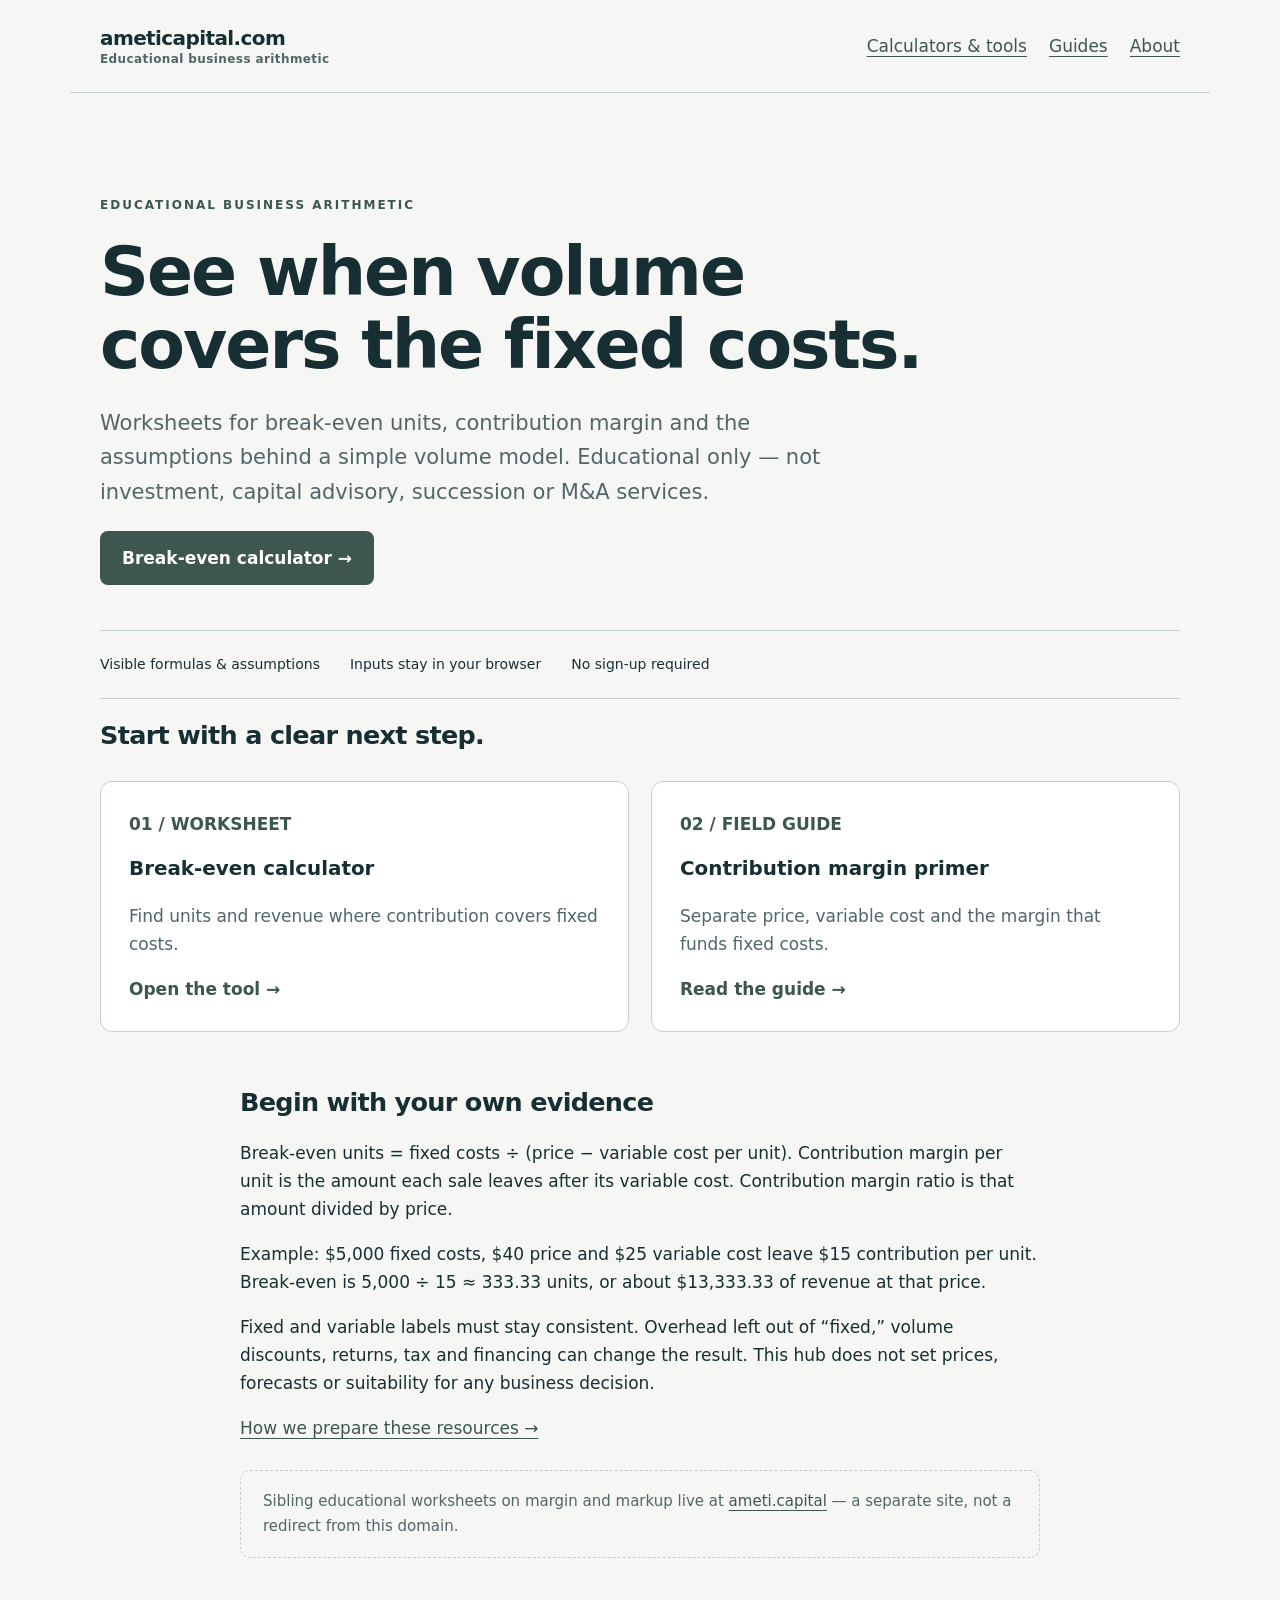
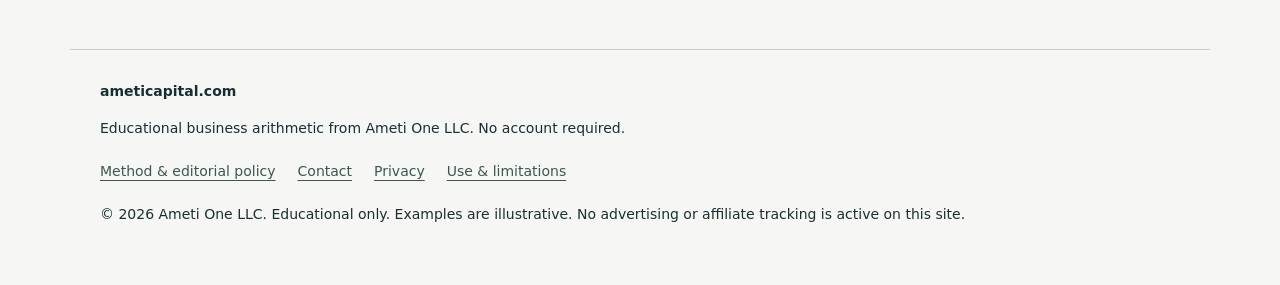
==== index.html @ 363e7510 "feat: static educational hub for ameticapital.com Distinct CF Pages site — not a mirror of ameti.cap" ====
<!doctype html>
<html lang="en">
<head>
<meta charset="utf-8">
<meta name="viewport" content="width=device-width,initial-scale=1">
<title>Educational business arithmetic | ameticapital.com</title>
<meta name="description" content="Educational worksheets for break-even, contribution margin and business arithmetic. Published by Ameti One LLC. Not investment, capital advisory, succession or M&A services.">
<meta name="robots" content="index,follow">
<link rel="canonical" href="https://ameticapital.com/">
<meta property="og:title" content="See when volume covers the fixed costs.">
<meta property="og:description" content="Educational worksheets for break-even, contribution margin and business arithmetic. Published by Ameti One LLC. Not investment or advisory services.">
<meta property="og:site_name" content="ameticapital.com">
<meta property="og:type" content="website">
<meta property="og:url" content="https://ameticapital.com/">
<meta name="twitter:card" content="summary">
<meta name="twitter:title" content="See when volume covers the fixed costs.">
<meta name="twitter:description" content="Educational worksheets for break-even, contribution margin and business arithmetic. Published by Ameti One LLC.">
<link rel="stylesheet" href="/style.css">
<script type="application/ld+json">{"@context":"https://schema.org","@type":"WebPage","name":"See when volume covers the fixed costs.","url":"https://ameticapital.com/","description":"Educational worksheets for break-even, contribution margin and business arithmetic. Published by Ameti One LLC. Not investment or advisory services.","publisher":{"@type":"Organization","name":"Ameti One LLC"}}</script>
</head>
<body>
<a class="skip" href="#main">Skip to content</a>
<header>
  <a class="brand" href="/">ameticapital.com<span class="brand-sub">Educational business arithmetic</span></a>
  <nav aria-label="Main">
    <a href="/tools/">Calculators &amp; tools</a>
    <a href="/guides/">Guides</a>
    <a href="/about/">About</a>
  </nav>
</header>
<main id="main">
  <section class="hero">
    <p class="eyebrow">Educational business arithmetic</p>
    <h1>See when volume covers the fixed costs.</h1>
    <p class="lead">Worksheets for break-even units, contribution margin and the assumptions behind a simple volume model. Educational only — not investment, capital advisory, succession or M&amp;A services.</p>
    <a class="button" href="/tools/break-even/">Break-even calculator →</a>
  </section>
  <div class="facts">
    <span>Visible formulas &amp; assumptions</span>
    <span>Inputs stay in your browser</span>
    <span>No sign-up required</span>
  </div>
  <section>
    <h2>Start with a clear next step.</h2>
    <div class="cards">
      <a class="card" href="/tools/break-even/">
        <span>01 / WORKSHEET</span>
        <h3>Break-even calculator</h3>
        <p>Find units and revenue where contribution covers fixed costs.</p>
        <span>Open the tool →</span>
      </a>
      <a class="card" href="/guides/contribution-margin/">
        <span>02 / FIELD GUIDE</span>
        <h3>Contribution margin primer</h3>
        <p>Separate price, variable cost and the margin that funds fixed costs.</p>
        <span>Read the guide →</span>
      </a>
    </div>
  </section>
  <section class="prose">
    <h2>Begin with your own evidence</h2>
    <p>Break-even units = fixed costs ÷ (price − variable cost per unit). Contribution margin per unit is the amount each sale leaves after its variable cost. Contribution margin ratio is that amount divided by price.</p>
    <p>Example: $5,000 fixed costs, $40 price and $25 variable cost leave $15 contribution per unit. Break-even is 5,000 ÷ 15 ≈ 333.33 units, or about $13,333.33 of revenue at that price.</p>
    <p>Fixed and variable labels must stay consistent. Overhead left out of “fixed,” volume discounts, returns, tax and financing can change the result. This hub does not set prices, forecasts or suitability for any business decision.</p>
    <p><a href="/about/">How we prepare these resources →</a></p>
    <aside class="sibling" aria-label="Related educational site">
      Sibling educational worksheets on margin and markup live at <a href="https://ameti.capital/">ameti.capital</a> — a separate site, not a redirect from this domain.
    </aside>
  </section>
</main>
<footer>
  <strong>ameticapital.com</strong>
  <p>Educational business arithmetic from Ameti One LLC. No account required.</p>
  <nav aria-label="Footer">
    <a href="/about/">Method &amp; editorial policy</a>
    <a href="/contact/">Contact</a>
    <a href="/privacy/">Privacy</a>
    <a href="/terms/">Use &amp; limitations</a>
  </nav>
  <p>© 2026 Ameti One LLC. Educational only. Examples are illustrative. No advertising or affiliate tracking is active on this site.</p>
</footer>
</body>
</html>
---- style.css ----
/* ameticapital.com — educational business arithmetic hub
   Brand accent distinct from ameti.capital --brand:#4a5c4d */
:root {
  --ink: #172f33;
  --paper: #f6f7f4;
  --muted: #526568;
  --brand: #3d5650;
  --line: #c5d0c9;
  --field: #acbcb5;
  --output: #e8efe9;
  --focus: #b07a2a;
}
* { box-sizing: border-box; }
html { overflow-wrap: anywhere; }
body {
  margin: 0;
  background: var(--paper);
  color: var(--ink);
  font: 17px/1.65 system-ui, sans-serif;
}
a { color: var(--brand); text-underline-offset: 4px; }
a:focus-visible,
button:focus-visible,
input:focus-visible,
textarea:focus-visible {
  outline: 3px solid var(--focus);
  outline-offset: 4px;
}
.skip { position: absolute; top: -80px; }
.skip:focus {
  top: 0;
  left: 0;
  background: white;
  padding: 10px 14px;
  z-index: 2;
  color: var(--ink);
}
header, footer, main {
  max-width: 1140px;
  margin: auto;
  padding: 26px 30px;
}
header {
  display: flex;
  align-items: center;
  justify-content: space-between;
  border-bottom: 1px solid var(--line);
  gap: 20px;
}
nav { display: flex; gap: 22px; flex-wrap: wrap; }
.brand {
  font-weight: 800;
  font-size: 20px;
  text-decoration: none;
  letter-spacing: -0.6px;
  color: var(--ink);
  display: flex;
  flex-direction: column;
  gap: 2px;
  line-height: 1.2;
}
.brand-sub {
  font-weight: 550;
  font-size: 12px;
  letter-spacing: 0.4px;
  color: var(--muted);
}
.hero { padding: 65px 0 45px; max-width: 890px; }
.eyebrow {
  font-size: 12px;
  font-weight: 750;
  letter-spacing: 2px;
  color: var(--brand);
  text-transform: uppercase;
}
h1 {
  font-size: clamp(36px, 6vw, 68px);
  line-height: 1.07;
  letter-spacing: -2px;
  margin: 20px 0 24px;
}
h2 { line-height: 1.2; letter-spacing: -0.7px; }
h3 { line-height: 1.25; }
.lead {
  font-size: 21px;
  max-width: 750px;
  color: var(--muted);
}
.button, button {
  display: inline-block;
  background: var(--brand);
  color: white;
  padding: 13px 22px;
  border: 0;
  border-radius: 8px;
  font: inherit;
  font-weight: 650;
  text-decoration: none;
  cursor: pointer;
}
.secondary {
  background: transparent;
  color: var(--brand);
  border: 1px solid currentColor;
}
button:disabled { opacity: 0.55; cursor: not-allowed; }
.cards {
  display: grid;
  grid-template-columns: repeat(2, 1fr);
  gap: 22px;
  margin: 30px 0 55px;
}
.card {
  padding: 28px;
  border: 1px solid var(--line);
  border-radius: 12px;
  background: white;
  text-decoration: none;
  color: var(--ink);
}
.card span { color: var(--brand); font-weight: 700; }
.card p { color: var(--muted); }
.prose { max-width: 800px; margin: 40px auto 65px; }
.prose h1 { font-size: clamp(34px, 5vw, 52px); }
.prose h2 { margin-top: 38px; }
.prose p, .prose li { max-width: 75ch; }
.tool {
  background: white;
  border: 1px solid var(--line);
  border-radius: 14px;
  padding: 28px;
  margin: 30px 0;
}
.fields {
  display: grid;
  grid-template-columns: 1fr 1fr;
  gap: 20px;
  margin: 0 0 24px;
}
.fields-3 { grid-template-columns: 1fr 1fr 1fr; }
label { font-size: 14px; font-weight: 650; }
input, textarea {
  display: block;
  width: 100%;
  font: inherit;
  font-size: 16px;
  padding: 12px;
  border: 1px solid var(--field);
  border-radius: 6px;
  margin-top: 6px;
  color: var(--ink);
  background: #fdfefb;
}
textarea { min-height: 200px; }
output {
  display: block;
  padding: 20px;
  background: var(--output);
  border-radius: 8px;
  white-space: pre-wrap;
  margin-top: 22px;
  font-weight: 650;
}
.note { font-size: 14px; color: var(--muted); }
.breadcrumbs { font-size: 14px; }
.sources {
  font-size: 14px;
  border-top: 1px solid var(--line);
  margin-top: 35px;
  padding-top: 20px;
}
footer {
  border-top: 1px solid var(--line);
  padding-top: 30px;
  padding-bottom: 45px;
  font-size: 14px;
}
footer nav { margin: 20px 0; }
.facts {
  display: flex;
  gap: 30px;
  flex-wrap: wrap;
  padding: 22px 0;
  border-block: 1px solid var(--line);
  font-size: 14px;
}
.actions {
  display: flex;
  flex-wrap: wrap;
  gap: 12px;
  margin-top: 18px;
}
.formula-box {
  background: white;
  border: 1px solid var(--line);
  border-radius: 10px;
  padding: 18px 22px;
  margin: 22px 0;
  font-family: ui-monospace, SFMono-Regular, Menlo, Consolas, monospace;
  font-size: 15px;
  line-height: 1.7;
}
.sibling {
  margin-top: 28px;
  padding: 18px 22px;
  border: 1px dashed var(--line);
  border-radius: 10px;
  font-size: 15px;
  color: var(--muted);
}
.disclaimer-callout {
  border-left: 3px solid var(--brand);
  padding: 8px 0 8px 18px;
  margin: 24px 0;
  color: var(--muted);
}
.print-note { display: none; }
[hidden] { display: none !important; }
details {
  padding: 16px 0;
  border-bottom: 1px solid var(--line);
}
summary { font-weight: 700; cursor: pointer; }
details p { margin-bottom: 0; }
@media print {
  header, footer, .skip, .actions, form > button, details { display: none !important; }
  main, .prose { max-width: none; margin: 0; padding: 0; }
  .tool { break-inside: avoid; }
  body, output { background: white !important; color: black !important; }
  h1 { font-size: 28px !important; }
  .print-note { display: block; }
  input, textarea { border: 1px solid #888; }
}
@media (max-width: 650px) {
  header { align-items: flex-start; flex-direction: column; }
  header, footer, main { padding: 22px; }
  .hero { padding: 38px 0; }
  .cards, .fields, .fields-3 { grid-template-columns: 1fr; }
  .tool { padding: 20px; }
  nav { gap: 16px; }
  h1 { letter-spacing: -1px; }
}
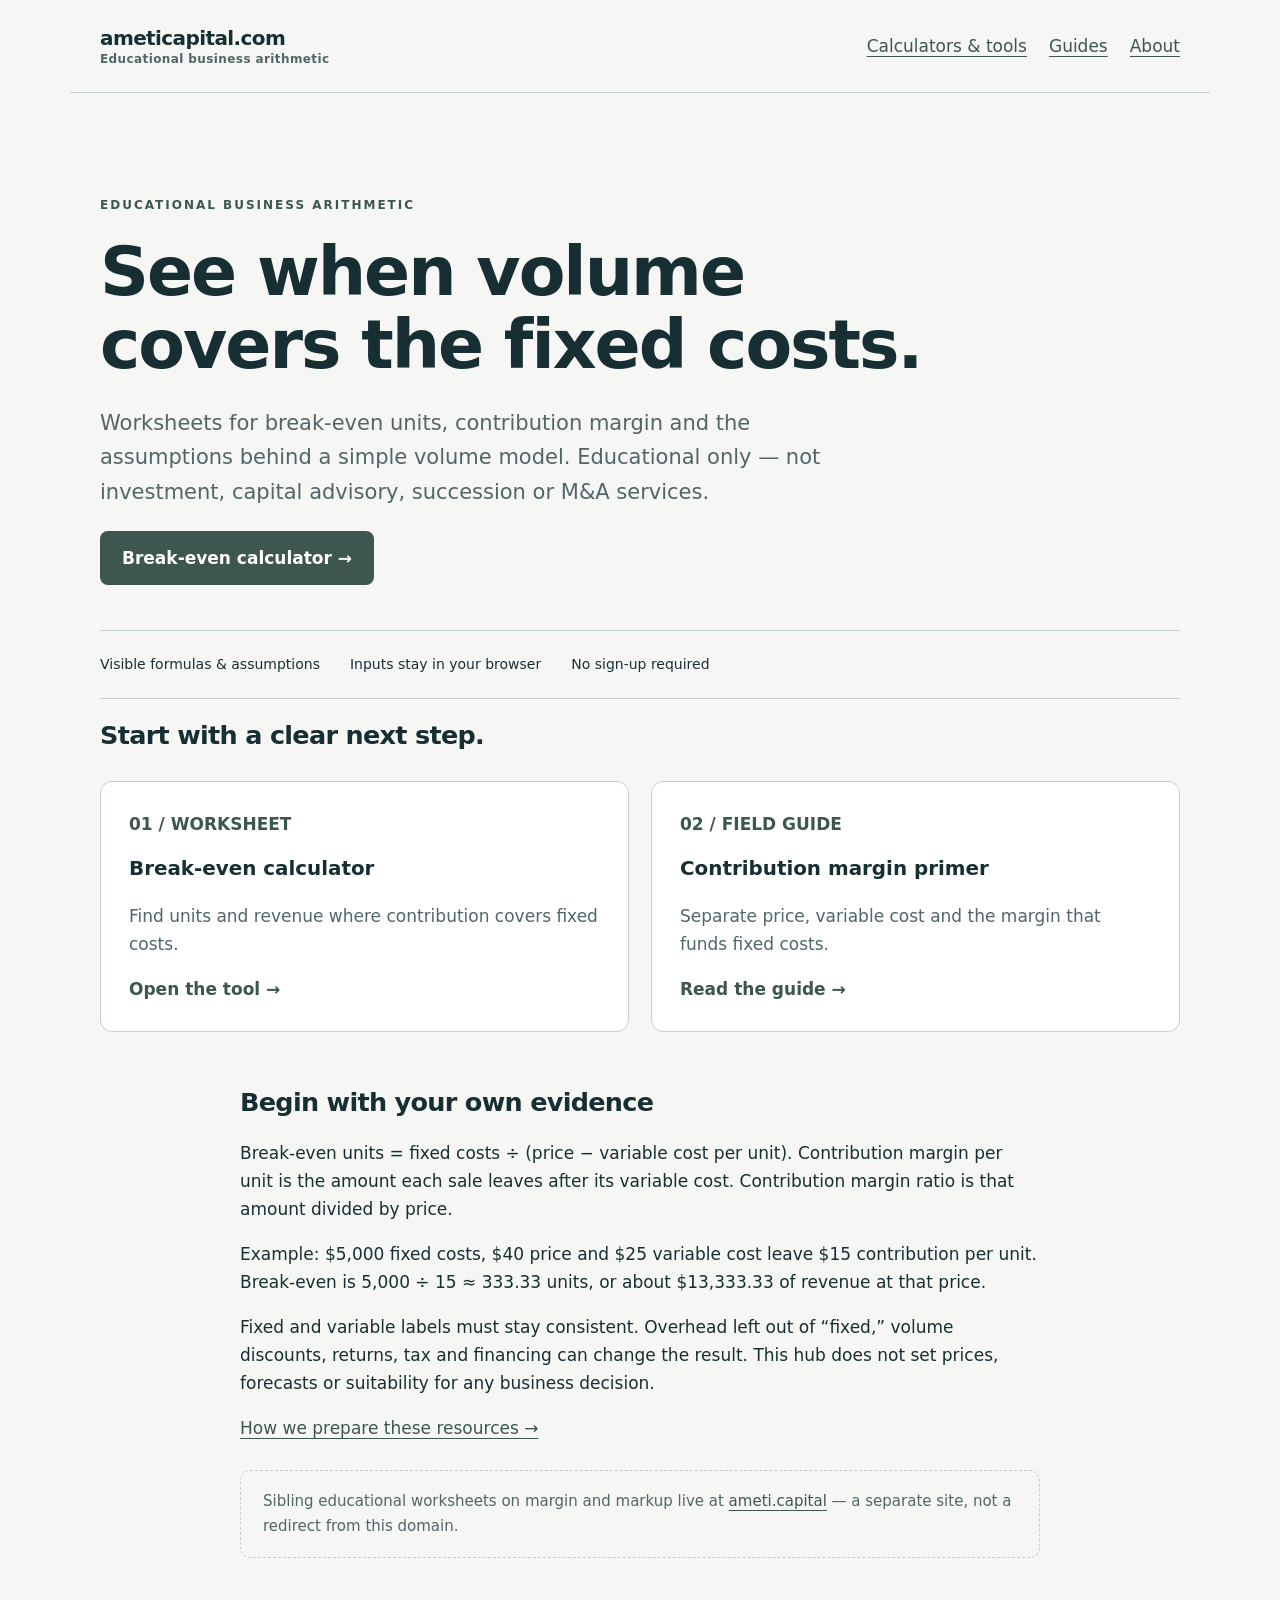
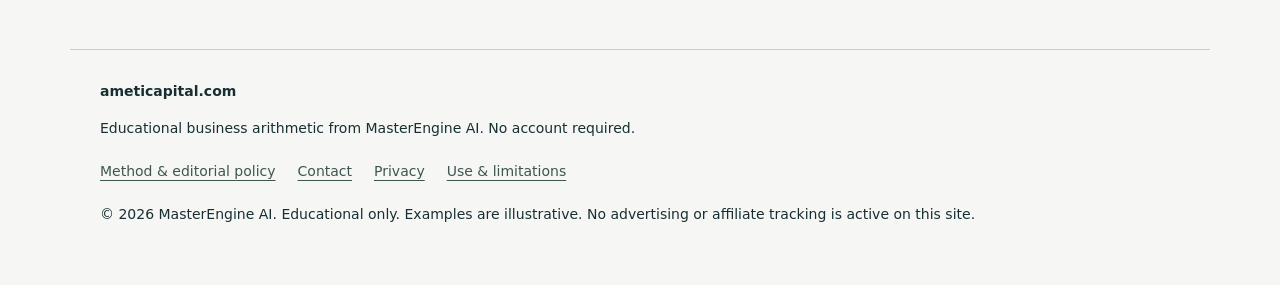
==== commit baa52351: "brand: use approved MasterEngine AI attribution, no Ameti One" ====
--- a/index.html
+++ b/index.html
@@ -4,19 +4,19 @@
 <meta charset="utf-8">
 <meta name="viewport" content="width=device-width,initial-scale=1">
 <title>Educational business arithmetic | ameticapital.com</title>
-<meta name="description" content="Educational worksheets for break-even, contribution margin and business arithmetic. Published by Ameti One LLC. Not investment, capital advisory, succession or M&A services.">
+<meta name="description" content="Educational worksheets for break-even, contribution margin and business arithmetic. Powered by MasterEngine AI. Not investment, capital advisory, succession or M&A services.">
 <meta name="robots" content="index,follow">
 <link rel="canonical" href="https://ameticapital.com/">
 <meta property="og:title" content="See when volume covers the fixed costs.">
-<meta property="og:description" content="Educational worksheets for break-even, contribution margin and business arithmetic. Published by Ameti One LLC. Not investment or advisory services.">
+<meta property="og:description" content="Educational worksheets for break-even, contribution margin and business arithmetic. Powered by MasterEngine AI. Not investment or advisory services.">
 <meta property="og:site_name" content="ameticapital.com">
 <meta property="og:type" content="website">
 <meta property="og:url" content="https://ameticapital.com/">
 <meta name="twitter:card" content="summary">
 <meta name="twitter:title" content="See when volume covers the fixed costs.">
-<meta name="twitter:description" content="Educational worksheets for break-even, contribution margin and business arithmetic. Published by Ameti One LLC.">
+<meta name="twitter:description" content="Educational worksheets for break-even, contribution margin and business arithmetic. Powered by MasterEngine AI.">
 <link rel="stylesheet" href="/style.css">
-<script type="application/ld+json">{"@context":"https://schema.org","@type":"WebPage","name":"See when volume covers the fixed costs.","url":"https://ameticapital.com/","description":"Educational worksheets for break-even, contribution margin and business arithmetic. Published by Ameti One LLC. Not investment or advisory services.","publisher":{"@type":"Organization","name":"Ameti One LLC"}}</script>
+<script type="application/ld+json">{"@context":"https://schema.org","@type":"WebPage","name":"See when volume covers the fixed costs.","url":"https://ameticapital.com/","description":"Educational worksheets for break-even, contribution margin and business arithmetic. Powered by MasterEngine AI. Not investment or advisory services.","publisher":{"@type":"Organization","name":"MasterEngine AI"}}</script>
 </head>
 <body>
 <a class="skip" href="#main">Skip to content</a>
@@ -70,14 +70,14 @@
 </main>
 <footer>
   <strong>ameticapital.com</strong>
-  <p>Educational business arithmetic from Ameti One LLC. No account required.</p>
+  <p>Educational business arithmetic from MasterEngine AI. No account required.</p>
   <nav aria-label="Footer">
     <a href="/about/">Method &amp; editorial policy</a>
     <a href="/contact/">Contact</a>
     <a href="/privacy/">Privacy</a>
     <a href="/terms/">Use &amp; limitations</a>
   </nav>
-  <p>© 2026 Ameti One LLC. Educational only. Examples are illustrative. No advertising or affiliate tracking is active on this site.</p>
+  <p>© 2026 MasterEngine AI. Educational only. Examples are illustrative. No advertising or affiliate tracking is active on this site.</p>
 </footer>
 </body>
 </html>
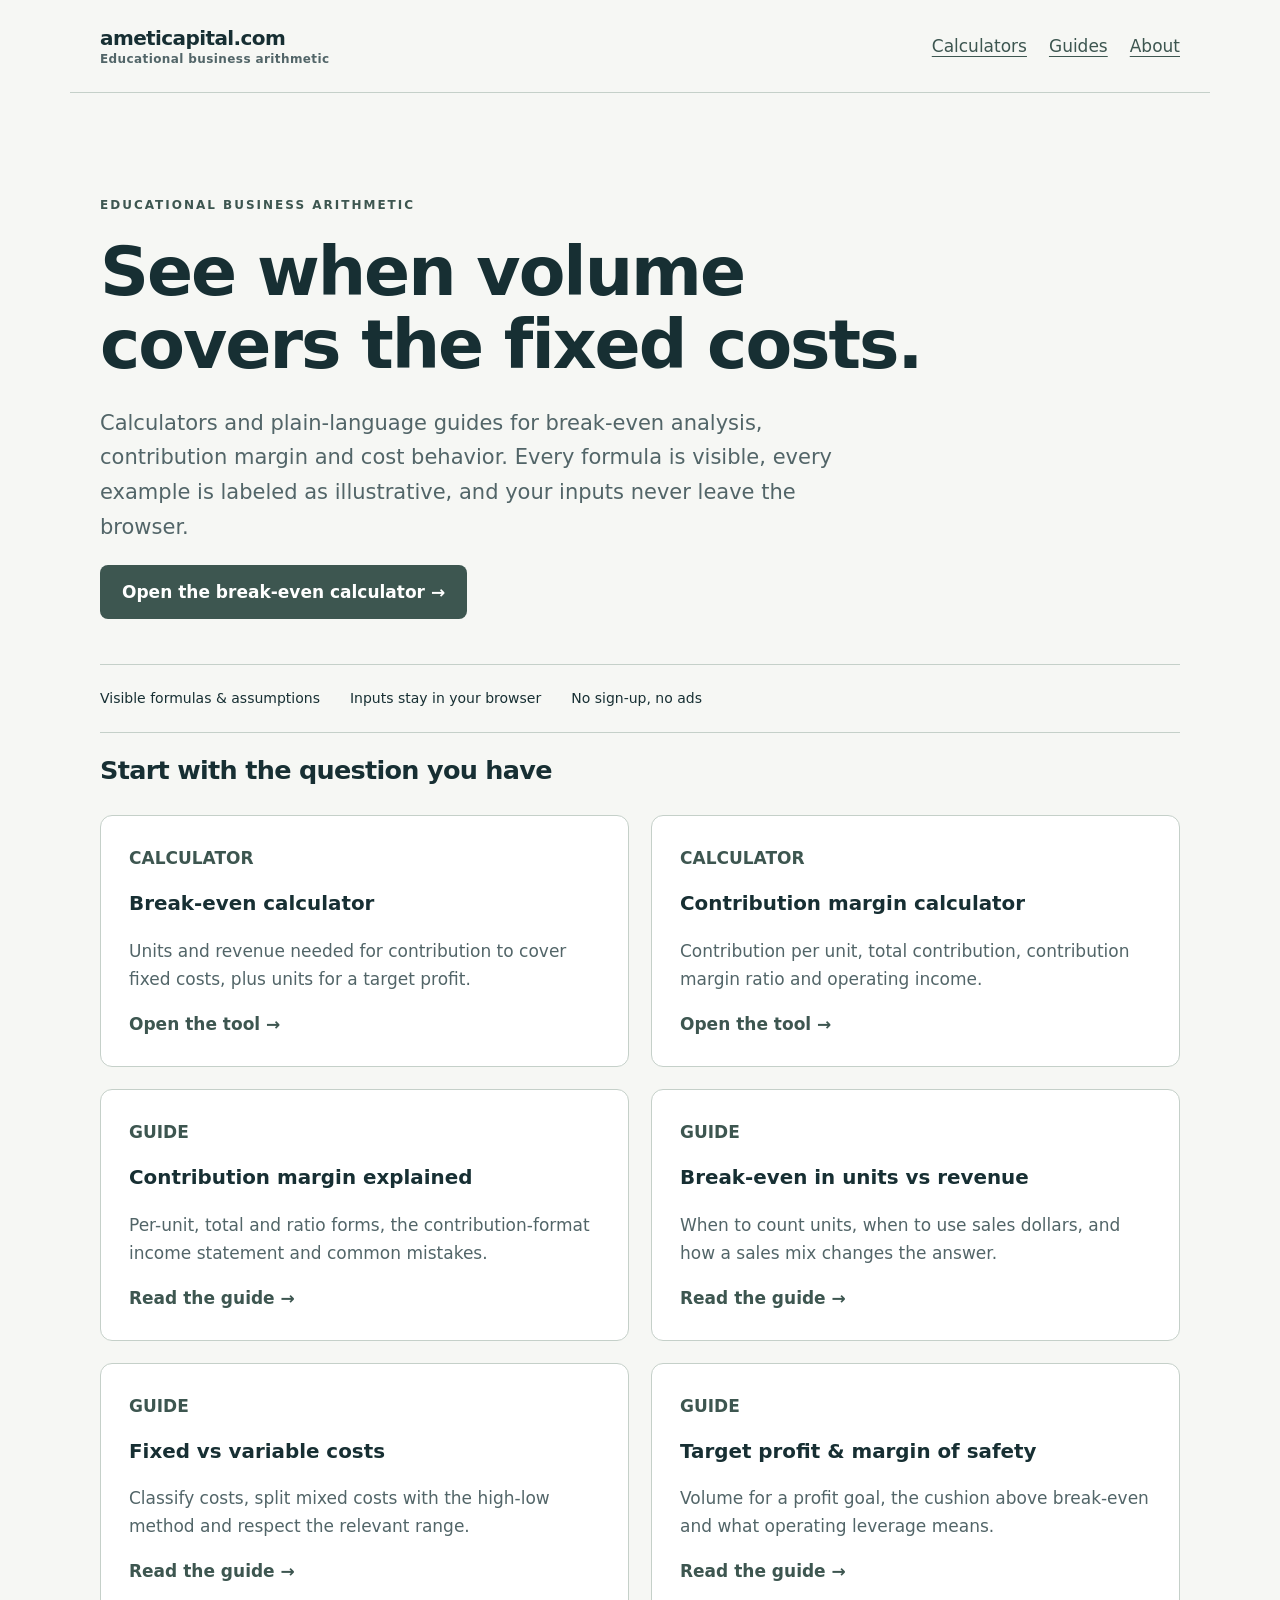
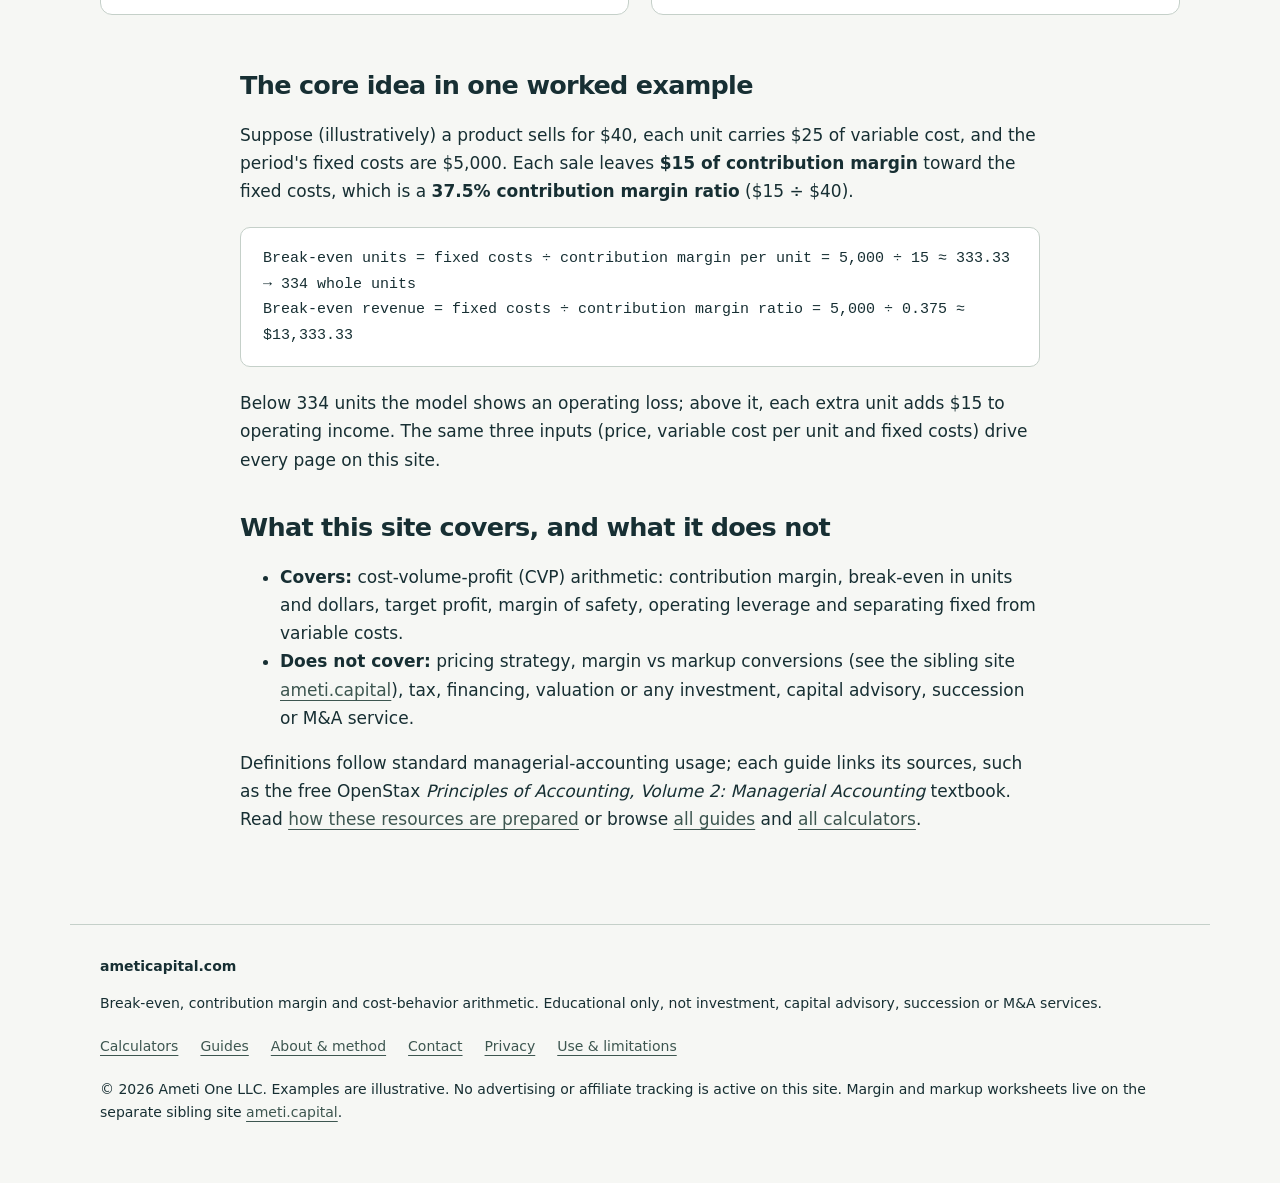
==== commit e88447a5: "content: Search Console-ready ameticapital.com (13 pages, 4 new) - Rewrite hub, calculators, guides," ====
--- a/index.html
+++ b/index.html
@@ -3,81 +3,80 @@
 <head>
 <meta charset="utf-8">
 <meta name="viewport" content="width=device-width,initial-scale=1">
-<title>Educational business arithmetic | ameticapital.com</title>
-<meta name="description" content="Educational worksheets for break-even, contribution margin and business arithmetic. Powered by MasterEngine AI. Not investment, capital advisory, succession or M&A services.">
+<title>Break-Even &amp; Contribution Margin Worksheets | ameticapital</title>
+<meta name="description" content="Free educational worksheets for break-even units, break-even revenue, contribution margin and fixed vs variable costs, with visible formulas and worked numbers.">
 <meta name="robots" content="index,follow">
 <link rel="canonical" href="https://ameticapital.com/">
 <meta property="og:title" content="See when volume covers the fixed costs.">
-<meta property="og:description" content="Educational worksheets for break-even, contribution margin and business arithmetic. Powered by MasterEngine AI. Not investment or advisory services.">
+<meta property="og:description" content="Free educational worksheets for break-even units, break-even revenue, contribution margin and fixed vs variable costs, with visible formulas and worked numbers.">
 <meta property="og:site_name" content="ameticapital.com">
 <meta property="og:type" content="website">
 <meta property="og:url" content="https://ameticapital.com/">
 <meta name="twitter:card" content="summary">
-<meta name="twitter:title" content="See when volume covers the fixed costs.">
-<meta name="twitter:description" content="Educational worksheets for break-even, contribution margin and business arithmetic. Powered by MasterEngine AI.">
 <link rel="stylesheet" href="/style.css">
-<script type="application/ld+json">{"@context":"https://schema.org","@type":"WebPage","name":"See when volume covers the fixed costs.","url":"https://ameticapital.com/","description":"Educational worksheets for break-even, contribution margin and business arithmetic. Powered by MasterEngine AI. Not investment or advisory services.","publisher":{"@type":"Organization","name":"MasterEngine AI"}}</script>
+<script type="application/ld+json">{"@context":"https://schema.org","@graph":[{"@type":"WebSite","@id":"https://ameticapital.com/#website","name":"ameticapital.com","url":"https://ameticapital.com/","inLanguage":"en","publisher":{"@id":"https://ameticapital.com/#org"}},{"@type":"Organization","@id":"https://ameticapital.com/#org","name":"Ameti One LLC","url":"https://ameticapital.com/"},{"@type":"WebPage","@id":"https://ameticapital.com/#webpage","url":"https://ameticapital.com/","name":"Break-Even & Contribution Margin Worksheets | ameticapital","description":"Free educational worksheets for break-even units, break-even revenue, contribution margin and fixed vs variable costs, with visible formulas and worked numbers.","isPartOf":{"@id":"https://ameticapital.com/#website"},"dateModified":"2026-10-04"}]}</script>
 </head>
 <body>
 <a class="skip" href="#main">Skip to content</a>
 <header>
   <a class="brand" href="/">ameticapital.com<span class="brand-sub">Educational business arithmetic</span></a>
   <nav aria-label="Main">
-    <a href="/tools/">Calculators &amp; tools</a>
+    <a href="/tools/">Calculators</a>
     <a href="/guides/">Guides</a>
     <a href="/about/">About</a>
   </nav>
 </header>
 <main id="main">
-  <section class="hero">
-    <p class="eyebrow">Educational business arithmetic</p>
-    <h1>See when volume covers the fixed costs.</h1>
-    <p class="lead">Worksheets for break-even units, contribution margin and the assumptions behind a simple volume model. Educational only — not investment, capital advisory, succession or M&amp;A services.</p>
-    <a class="button" href="/tools/break-even/">Break-even calculator →</a>
-  </section>
-  <div class="facts">
-    <span>Visible formulas &amp; assumptions</span>
-    <span>Inputs stay in your browser</span>
-    <span>No sign-up required</span>
+<section class="hero">
+  <p class="eyebrow">Educational business arithmetic</p>
+  <h1>See when volume covers the fixed costs.</h1>
+  <p class="lead">Calculators and plain-language guides for break-even analysis, contribution margin and cost behavior. Every formula is visible, every example is labeled as illustrative, and your inputs never leave the browser.</p>
+  <a class="button" href="/tools/break-even/">Open the break-even calculator →</a>
+</section>
+<div class="facts">
+  <span>Visible formulas &amp; assumptions</span>
+  <span>Inputs stay in your browser</span>
+  <span>No sign-up, no ads</span>
+</div>
+<section>
+  <h2>Start with the question you have</h2>
+  <div class="cards">
+    <a class="card" href="/tools/break-even/"><span>CALCULATOR</span><h3>Break-even calculator</h3><p>Units and revenue needed for contribution to cover fixed costs, plus units for a target profit.</p><span>Open the tool →</span></a>
+    <a class="card" href="/tools/contribution-margin/"><span>CALCULATOR</span><h3>Contribution margin calculator</h3><p>Contribution per unit, total contribution, contribution margin ratio and operating income.</p><span>Open the tool →</span></a>
+    <a class="card" href="/guides/contribution-margin/"><span>GUIDE</span><h3>Contribution margin explained</h3><p>Per-unit, total and ratio forms, the contribution-format income statement and common mistakes.</p><span>Read the guide →</span></a>
+    <a class="card" href="/guides/break-even-units-vs-revenue/"><span>GUIDE</span><h3>Break-even in units vs revenue</h3><p>When to count units, when to use sales dollars, and how a sales mix changes the answer.</p><span>Read the guide →</span></a>
+    <a class="card" href="/guides/fixed-vs-variable-costs/"><span>GUIDE</span><h3>Fixed vs variable costs</h3><p>Classify costs, split mixed costs with the high-low method and respect the relevant range.</p><span>Read the guide →</span></a>
+    <a class="card" href="/guides/target-profit-margin-of-safety/"><span>GUIDE</span><h3>Target profit &amp; margin of safety</h3><p>Volume for a profit goal, the cushion above break-even and what operating leverage means.</p><span>Read the guide →</span></a>
   </div>
-  <section>
-    <h2>Start with a clear next step.</h2>
-    <div class="cards">
-      <a class="card" href="/tools/break-even/">
-        <span>01 / WORKSHEET</span>
-        <h3>Break-even calculator</h3>
-        <p>Find units and revenue where contribution covers fixed costs.</p>
-        <span>Open the tool →</span>
-      </a>
-      <a class="card" href="/guides/contribution-margin/">
-        <span>02 / FIELD GUIDE</span>
-        <h3>Contribution margin primer</h3>
-        <p>Separate price, variable cost and the margin that funds fixed costs.</p>
-        <span>Read the guide →</span>
-      </a>
-    </div>
-  </section>
-  <section class="prose">
-    <h2>Begin with your own evidence</h2>
-    <p>Break-even units = fixed costs ÷ (price − variable cost per unit). Contribution margin per unit is the amount each sale leaves after its variable cost. Contribution margin ratio is that amount divided by price.</p>
-    <p>Example: $5,000 fixed costs, $40 price and $25 variable cost leave $15 contribution per unit. Break-even is 5,000 ÷ 15 ≈ 333.33 units, or about $13,333.33 of revenue at that price.</p>
-    <p>Fixed and variable labels must stay consistent. Overhead left out of “fixed,” volume discounts, returns, tax and financing can change the result. This hub does not set prices, forecasts or suitability for any business decision.</p>
-    <p><a href="/about/">How we prepare these resources →</a></p>
-    <aside class="sibling" aria-label="Related educational site">
-      Sibling educational worksheets on margin and markup live at <a href="https://ameti.capital/">ameti.capital</a> — a separate site, not a redirect from this domain.
-    </aside>
-  </section>
+</section>
+<section class="prose">
+  <h2>The core idea in one worked example</h2>
+  <p>Suppose (illustratively) a product sells for $40, each unit carries $25 of variable cost, and the period's fixed costs are $5,000. Each sale leaves <strong>$15 of contribution margin</strong> toward the fixed costs, which is a <strong>37.5% contribution margin ratio</strong> ($15 ÷ $40).</p>
+  <div class="formula-box" role="region" aria-label="Core break-even formulas">
+    Break-even units = fixed costs ÷ contribution margin per unit = 5,000 ÷ 15 ≈ 333.33 → 334 whole units<br>
+    Break-even revenue = fixed costs ÷ contribution margin ratio = 5,000 ÷ 0.375 ≈ $13,333.33
+  </div>
+  <p>Below 334 units the model shows an operating loss; above it, each extra unit adds $15 to operating income. The same three inputs (price, variable cost per unit and fixed costs) drive every page on this site.</p>
+  <h2>What this site covers, and what it does not</h2>
+  <ul>
+    <li><strong>Covers:</strong> cost-volume-profit (CVP) arithmetic: contribution margin, break-even in units and dollars, target profit, margin of safety, operating leverage and separating fixed from variable costs.</li>
+    <li><strong>Does not cover:</strong> pricing strategy, margin vs markup conversions (see the sibling site <a href="https://ameti.capital/">ameti.capital</a>), tax, financing, valuation or any investment, capital advisory, succession or M&amp;A service.</li>
+  </ul>
+  <p>Definitions follow standard managerial-accounting usage; each guide links its sources, such as the free OpenStax <em>Principles of Accounting, Volume 2: Managerial Accounting</em> textbook. Read <a href="/about/">how these resources are prepared</a> or browse <a href="/guides/">all guides</a> and <a href="/tools/">all calculators</a>.</p>
+</section>
 </main>
 <footer>
   <strong>ameticapital.com</strong>
-  <p>Educational business arithmetic from MasterEngine AI. No account required.</p>
+  <p>Break-even, contribution margin and cost-behavior arithmetic. Educational only, not investment, capital advisory, succession or M&amp;A services.</p>
   <nav aria-label="Footer">
-    <a href="/about/">Method &amp; editorial policy</a>
+    <a href="/tools/">Calculators</a>
+    <a href="/guides/">Guides</a>
+    <a href="/about/">About &amp; method</a>
     <a href="/contact/">Contact</a>
     <a href="/privacy/">Privacy</a>
     <a href="/terms/">Use &amp; limitations</a>
   </nav>
-  <p>© 2026 MasterEngine AI. Educational only. Examples are illustrative. No advertising or affiliate tracking is active on this site.</p>
+  <p>© 2026 Ameti One LLC. Examples are illustrative. No advertising or affiliate tracking is active on this site. Margin and markup worksheets live on the separate sibling site <a href="https://ameti.capital/">ameti.capital</a>.</p>
 </footer>
 </body>
 </html>
--- a/style.css
+++ b/style.css
@@ -240,3 +240,14 @@
   nav { gap: 16px; }
   h1 { letter-spacing: -1px; }
 }
+
+/* 2026-10-04: tables, sources, code */
+table { width: 100%; border-collapse: collapse; margin: 18px 0 26px; font-size: 0.95rem; }
+caption { text-align: left; font-weight: 600; margin-bottom: 6px; }
+th, td { border: 1px solid rgba(0,0,0,0.15); padding: 8px 10px; text-align: left; vertical-align: top; }
+thead th { background: rgba(0,0,0,0.05); }
+.prose table { display: block; overflow-x: auto; }
+@media (min-width: 651px) { .prose table { display: table; } }
+code { font-family: ui-monospace, SFMono-Regular, Menlo, monospace; font-size: 0.9em; background: rgba(0,0,0,0.05); padding: 1px 4px; border-radius: 3px; }
+.sources ul { padding-left: 1.2em; }
+.prose h3 { margin-top: 1.4em; }
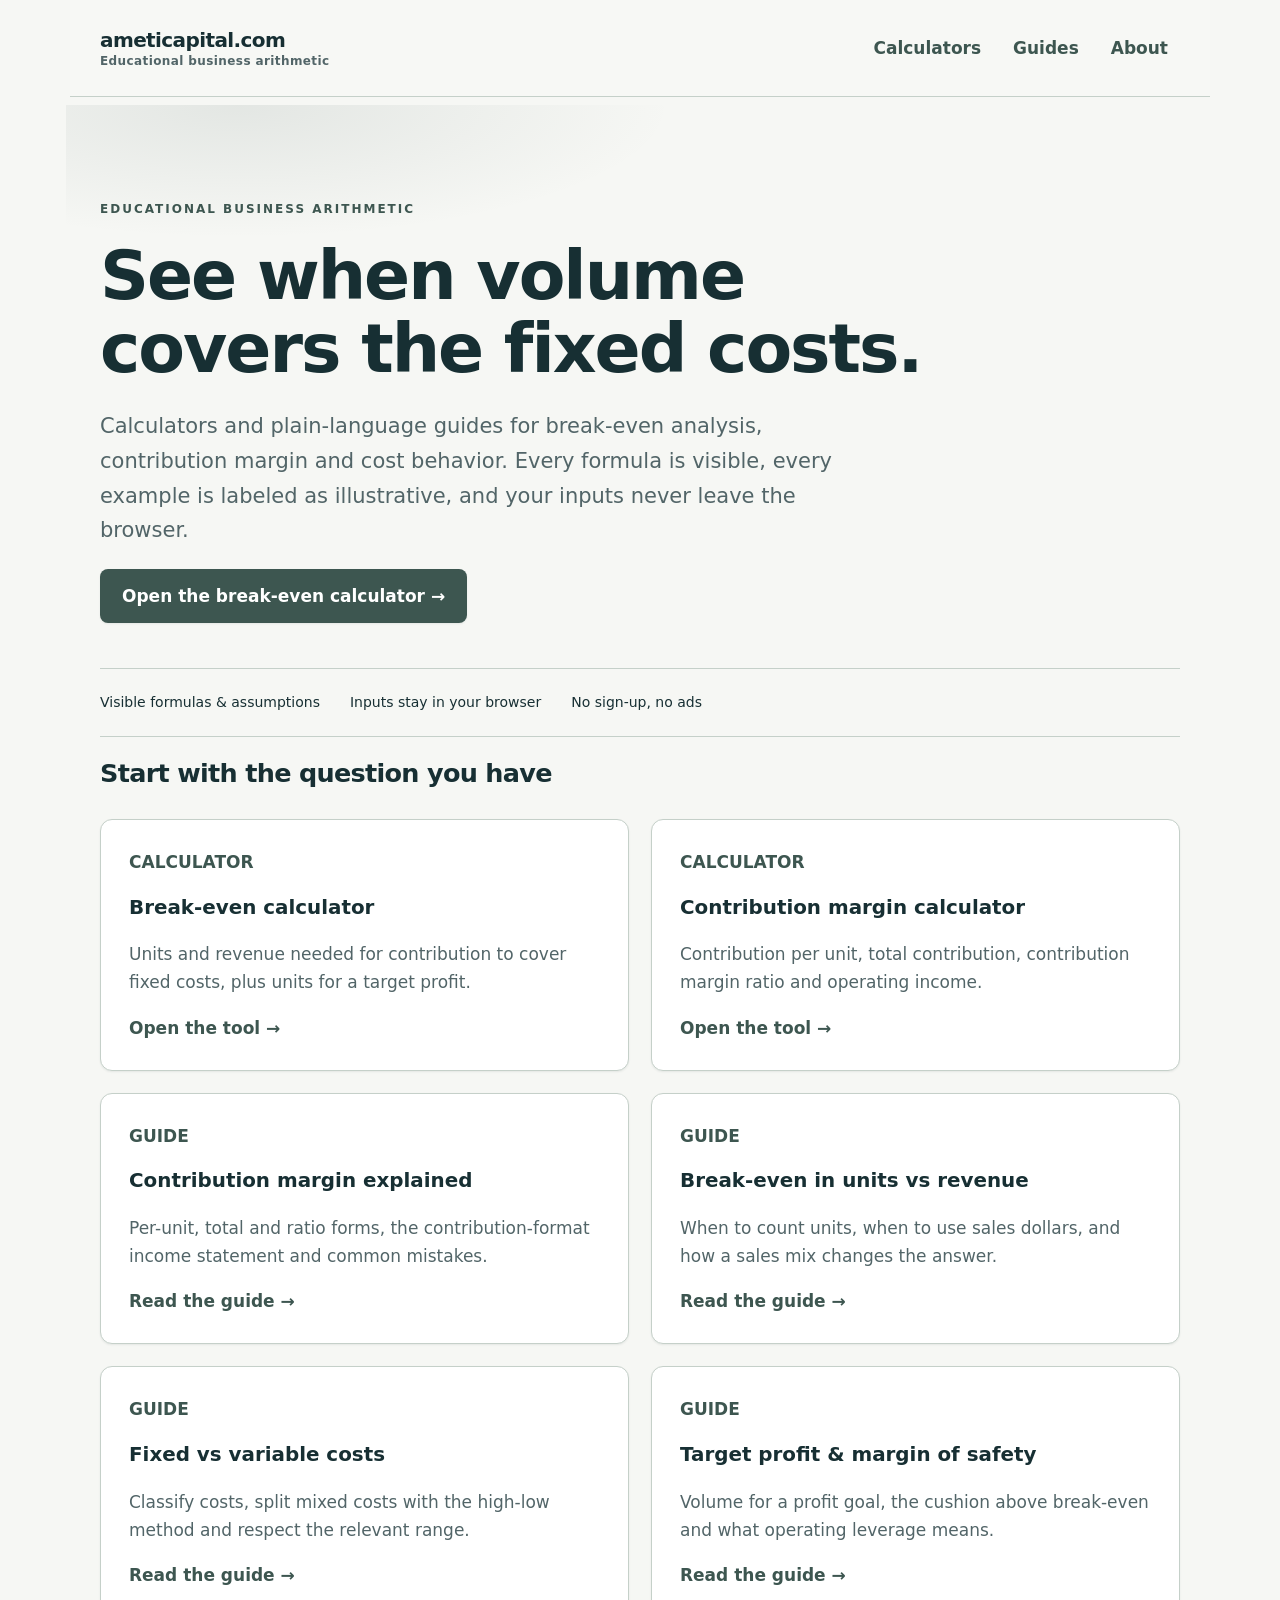
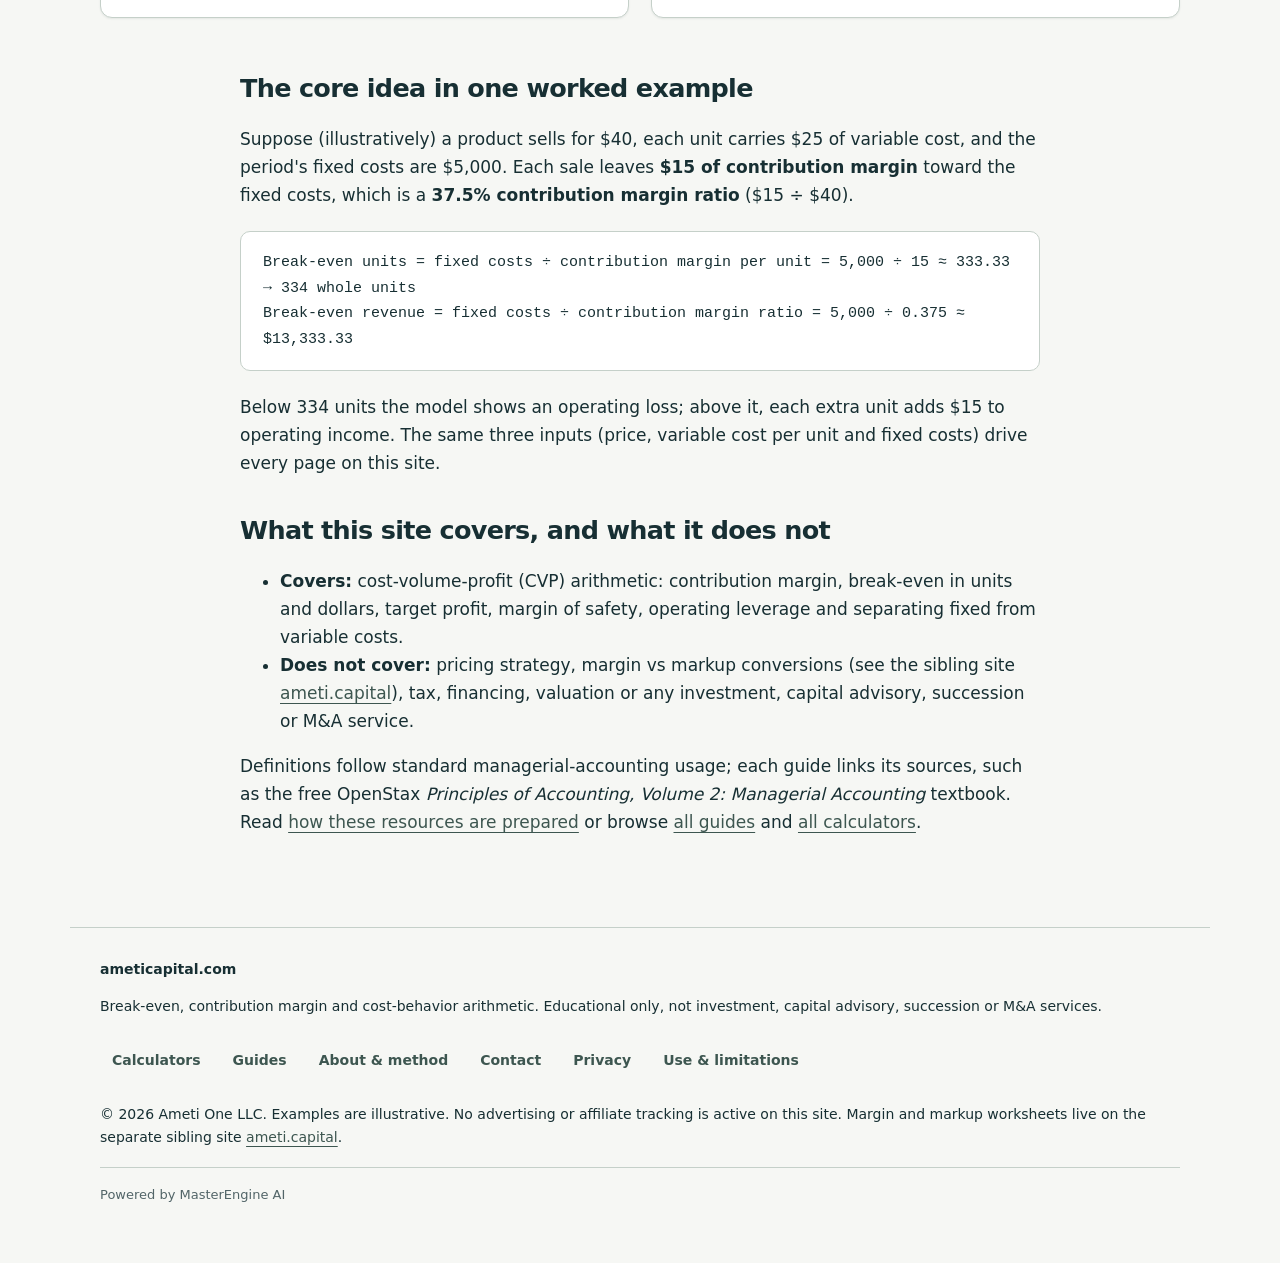
==== commit 08a78ba6: "design: premium UI/UX updates for ameticapital.com" ====
--- a/index.html
+++ b/index.html
@@ -3,6 +3,7 @@
 <head>
 <meta charset="utf-8">
 <meta name="viewport" content="width=device-width,initial-scale=1">
+<meta name="theme-color" content="#3d5650">
 <title>Break-Even &amp; Contribution Margin Worksheets | ameticapital</title>
 <meta name="description" content="Free educational worksheets for break-even units, break-even revenue, contribution margin and fixed vs variable costs, with visible formulas and worked numbers.">
 <meta name="robots" content="index,follow">
@@ -14,7 +15,8 @@
 <meta property="og:url" content="https://ameticapital.com/">
 <meta name="twitter:card" content="summary">
 <link rel="stylesheet" href="/style.css">
-<script type="application/ld+json">{"@context":"https://schema.org","@graph":[{"@type":"WebSite","@id":"https://ameticapital.com/#website","name":"ameticapital.com","url":"https://ameticapital.com/","inLanguage":"en","publisher":{"@id":"https://ameticapital.com/#org"}},{"@type":"Organization","@id":"https://ameticapital.com/#org","name":"Ameti One LLC","url":"https://ameticapital.com/"},{"@type":"WebPage","@id":"https://ameticapital.com/#webpage","url":"https://ameticapital.com/","name":"Break-Even & Contribution Margin Worksheets | ameticapital","description":"Free educational worksheets for break-even units, break-even revenue, contribution margin and fixed vs variable costs, with visible formulas and worked numbers.","isPartOf":{"@id":"https://ameticapital.com/#website"},"dateModified":"2026-10-04"}]}</script>
+<script src="/premium.js" defer></script>
+<script type="application/ld+json">{"@context":"https://schema.org","@graph":[{"@type":"WebSite","@id":"https://ameticapital.com/#website","name":"ameticapital.com","url":"https://ameticapital.com/","inLanguage":"en","publisher":{"@id":"https://ameticapital.com/#org"}},{"@type":"Organization","@id":"https://ameticapital.com/#org","name":"Ameti One LLC","url":"https://ameticapital.com/"},{"@type":"WebPage","@id":"https://ameticapital.com/#webpage","url":"https://ameticapital.com/","name":"Break-Even & Contribution Margin Worksheets | ameticapital","description":"Free educational worksheets for break-even units, break-even revenue, contribution margin and fixed vs variable costs, with visible formulas and worked numbers.","isPartOf":{"@id":"https://ameticapital.com/#website"},"dateModified":"2026-10-07"}]}</script>
 </head>
 <body>
 <a class="skip" href="#main">Skip to content</a>
@@ -77,6 +79,7 @@
     <a href="/terms/">Use &amp; limitations</a>
   </nav>
   <p>© 2026 Ameti One LLC. Examples are illustrative. No advertising or affiliate tracking is active on this site. Margin and markup worksheets live on the separate sibling site <a href="https://ameti.capital/">ameti.capital</a>.</p>
+<p class="powered">Powered by MasterEngine AI</p>
 </footer>
 </body>
 </html>
--- a/style.css
+++ b/style.css
@@ -5,13 +5,32 @@
   --paper: #f6f7f4;
   --muted: #526568;
   --brand: #3d5650;
+  --brand-deep: #2e443f;
+  --brand-tint: #eef3ee;
   --line: #c5d0c9;
   --field: #acbcb5;
   --output: #e8efe9;
   --focus: #b07a2a;
+  --shadow-sm: 0 1px 2px rgba(23, 47, 51, 0.08);
+  --shadow-md: 0 6px 18px -6px rgba(23, 47, 51, 0.18);
+  --shadow-lg: 0 14px 34px -12px rgba(23, 47, 51, 0.25);
+  --radius-sm: 8px;
+  --radius-md: 12px;
+  --radius-lg: 14px;
+  --ease: cubic-bezier(0.2, 0.7, 0.3, 1);
+  --dur-fast: 150ms;
+  --dur-med: 280ms;
 }
 * { box-sizing: border-box; }
-html { overflow-wrap: anywhere; }
+html { overflow-wrap: anywhere; scroll-behavior: smooth; }
+@media (prefers-reduced-motion: reduce) {
+  html { scroll-behavior: auto; }
+  *, *::before, *::after {
+    animation-duration: 0.01ms !important;
+    animation-iteration-count: 1 !important;
+    transition-duration: 0.01ms !important;
+  }
+}
 body {
   margin: 0;
   background: var(--paper);
@@ -46,8 +65,25 @@
   justify-content: space-between;
   border-bottom: 1px solid var(--line);
   gap: 20px;
-}
-nav { display: flex; gap: 22px; flex-wrap: wrap; }
+  position: sticky;
+  top: 0;
+  z-index: 10;
+  background: color-mix(in srgb, var(--paper) 88%, white);
+  backdrop-filter: blur(10px);
+  -webkit-backdrop-filter: blur(10px);
+}
+nav { display: flex; gap: 8px; flex-wrap: wrap; }
+nav a {
+  display: inline-flex;
+  align-items: center;
+  min-height: 44px;
+  padding: 6px 12px;
+  border-radius: var(--radius-sm);
+  text-decoration: none;
+  font-weight: 600;
+  transition: background-color var(--dur-fast) var(--ease), color var(--dur-fast) var(--ease);
+}
+nav a:hover { background: var(--brand-tint); text-decoration: underline; }
 .brand {
   font-weight: 800;
   font-size: 20px;
@@ -65,7 +101,16 @@
   letter-spacing: 0.4px;
   color: var(--muted);
 }
-.hero { padding: 65px 0 45px; max-width: 890px; }
+.hero { padding: 65px 0 45px; max-width: 890px; position: relative; }
+.hero::before {
+  content: "";
+  position: absolute;
+  inset: -18px -34px auto -34px;
+  height: 190px;
+  background: radial-gradient(620px 190px at 18% 0%, rgba(61, 86, 80, 0.10), transparent 70%);
+  pointer-events: none;
+  z-index: -1;
+}
 .eyebrow {
   font-size: 12px;
   font-weight: 750;
@@ -87,17 +132,30 @@
   color: var(--muted);
 }
 .button, button {
-  display: inline-block;
+  display: inline-flex;
+  align-items: center;
+  justify-content: center;
+  min-height: 44px;
   background: var(--brand);
   color: white;
   padding: 13px 22px;
   border: 0;
-  border-radius: 8px;
+  border-radius: var(--radius-sm);
   font: inherit;
   font-weight: 650;
   text-decoration: none;
   cursor: pointer;
-}
+  box-shadow: var(--shadow-sm);
+  transition: background-color var(--dur-fast) var(--ease),
+    transform var(--dur-fast) var(--ease),
+    box-shadow var(--dur-med) var(--ease);
+}
+.button:hover, button:hover {
+  background: var(--brand-deep);
+  box-shadow: var(--shadow-md);
+  transform: translateY(-1px);
+}
+.button:active, button:active { transform: translateY(1px) scale(0.99); box-shadow: var(--shadow-sm); }
 .secondary {
   background: transparent;
   color: var(--brand);
@@ -113,11 +171,24 @@
 .card {
   padding: 28px;
   border: 1px solid var(--line);
-  border-radius: 12px;
+  border-radius: var(--radius-md);
   background: white;
   text-decoration: none;
   color: var(--ink);
-}
+  box-shadow: var(--shadow-sm);
+  transition: transform var(--dur-med) var(--ease),
+    box-shadow var(--dur-med) var(--ease),
+    border-color var(--dur-fast) var(--ease);
+}
+.card:hover {
+  transform: translateY(-4px);
+  box-shadow: var(--shadow-lg);
+  border-color: var(--brand);
+}
+.card:active { transform: translateY(-1px); }
+.card span { color: var(--brand); font-weight: 700; }
+.card h3 { transition: color var(--dur-fast) var(--ease); }
+.card:hover h3 { color: var(--brand-deep); }
 .card span { color: var(--brand); font-weight: 700; }
 .card p { color: var(--muted); }
 .prose { max-width: 800px; margin: 40px auto 65px; }
@@ -127,9 +198,10 @@
 .tool {
   background: white;
   border: 1px solid var(--line);
-  border-radius: 14px;
+  border-radius: var(--radius-lg);
   padding: 28px;
   margin: 30px 0;
+  box-shadow: var(--shadow-md);
 }
 .fields {
   display: grid;
@@ -150,16 +222,31 @@
   margin-top: 6px;
   color: var(--ink);
   background: #fdfefb;
+  transition: border-color var(--dur-fast) var(--ease),
+    box-shadow var(--dur-fast) var(--ease);
+}
+input:hover, textarea:hover { border-color: var(--brand); }
+input:focus, textarea:focus {
+  border-color: var(--brand);
+  box-shadow: 0 0 0 3px rgba(61, 86, 80, 0.15);
 }
 textarea { min-height: 200px; }
 output {
   display: block;
   padding: 20px;
   background: var(--output);
-  border-radius: 8px;
+  border-radius: var(--radius-sm);
   white-space: pre-wrap;
   margin-top: 22px;
   font-weight: 650;
+  border: 1px solid transparent;
+}
+output.result-flash {
+  animation: result-flash var(--dur-med) var(--ease);
+}
+@keyframes result-flash {
+  0% { background: #fbfdf8; border-color: var(--brand); box-shadow: var(--shadow-md); }
+  100% { background: var(--output); border-color: transparent; box-shadow: none; }
 }
 .note { font-size: 14px; color: var(--muted); }
 .breadcrumbs { font-size: 14px; }
@@ -176,6 +263,14 @@
   font-size: 14px;
 }
 footer nav { margin: 20px 0; }
+footer nav a { min-height: 44px; }
+.powered {
+  margin-top: 18px;
+  padding-top: 16px;
+  border-top: 1px solid var(--line);
+  color: var(--muted);
+  font-size: 13px;
+}
 .facts {
   display: flex;
   gap: 30px;
@@ -220,8 +315,15 @@
   padding: 16px 0;
   border-bottom: 1px solid var(--line);
 }
-summary { font-weight: 700; cursor: pointer; }
+summary { font-weight: 700; cursor: pointer; min-height: 44px; display: flex; align-items: center; transition: color var(--dur-fast) var(--ease); }
+summary:hover { color: var(--brand-deep); }
 details p { margin-bottom: 0; }
+tbody tr { transition: background-color var(--dur-fast) var(--ease); }
+tbody tr:hover { background: rgba(61, 86, 80, 0.05); }
+
+/* Premium reveal-on-scroll: progressive enhancement, no-JS safe (class added by JS) */
+.reveal { opacity: 0; transform: translateY(14px); }
+.reveal.is-visible { opacity: 1; transform: none; transition: opacity var(--dur-med) var(--ease), transform var(--dur-med) var(--ease); }
 @media print {
   header, footer, .skip, .actions, form > button, details { display: none !important; }
   main, .prose { max-width: none; margin: 0; padding: 0; }
@@ -237,7 +339,7 @@
   .hero { padding: 38px 0; }
   .cards, .fields, .fields-3 { grid-template-columns: 1fr; }
   .tool { padding: 20px; }
-  nav { gap: 16px; }
+  nav { gap: 10px; }
   h1 { letter-spacing: -1px; }
 }
 
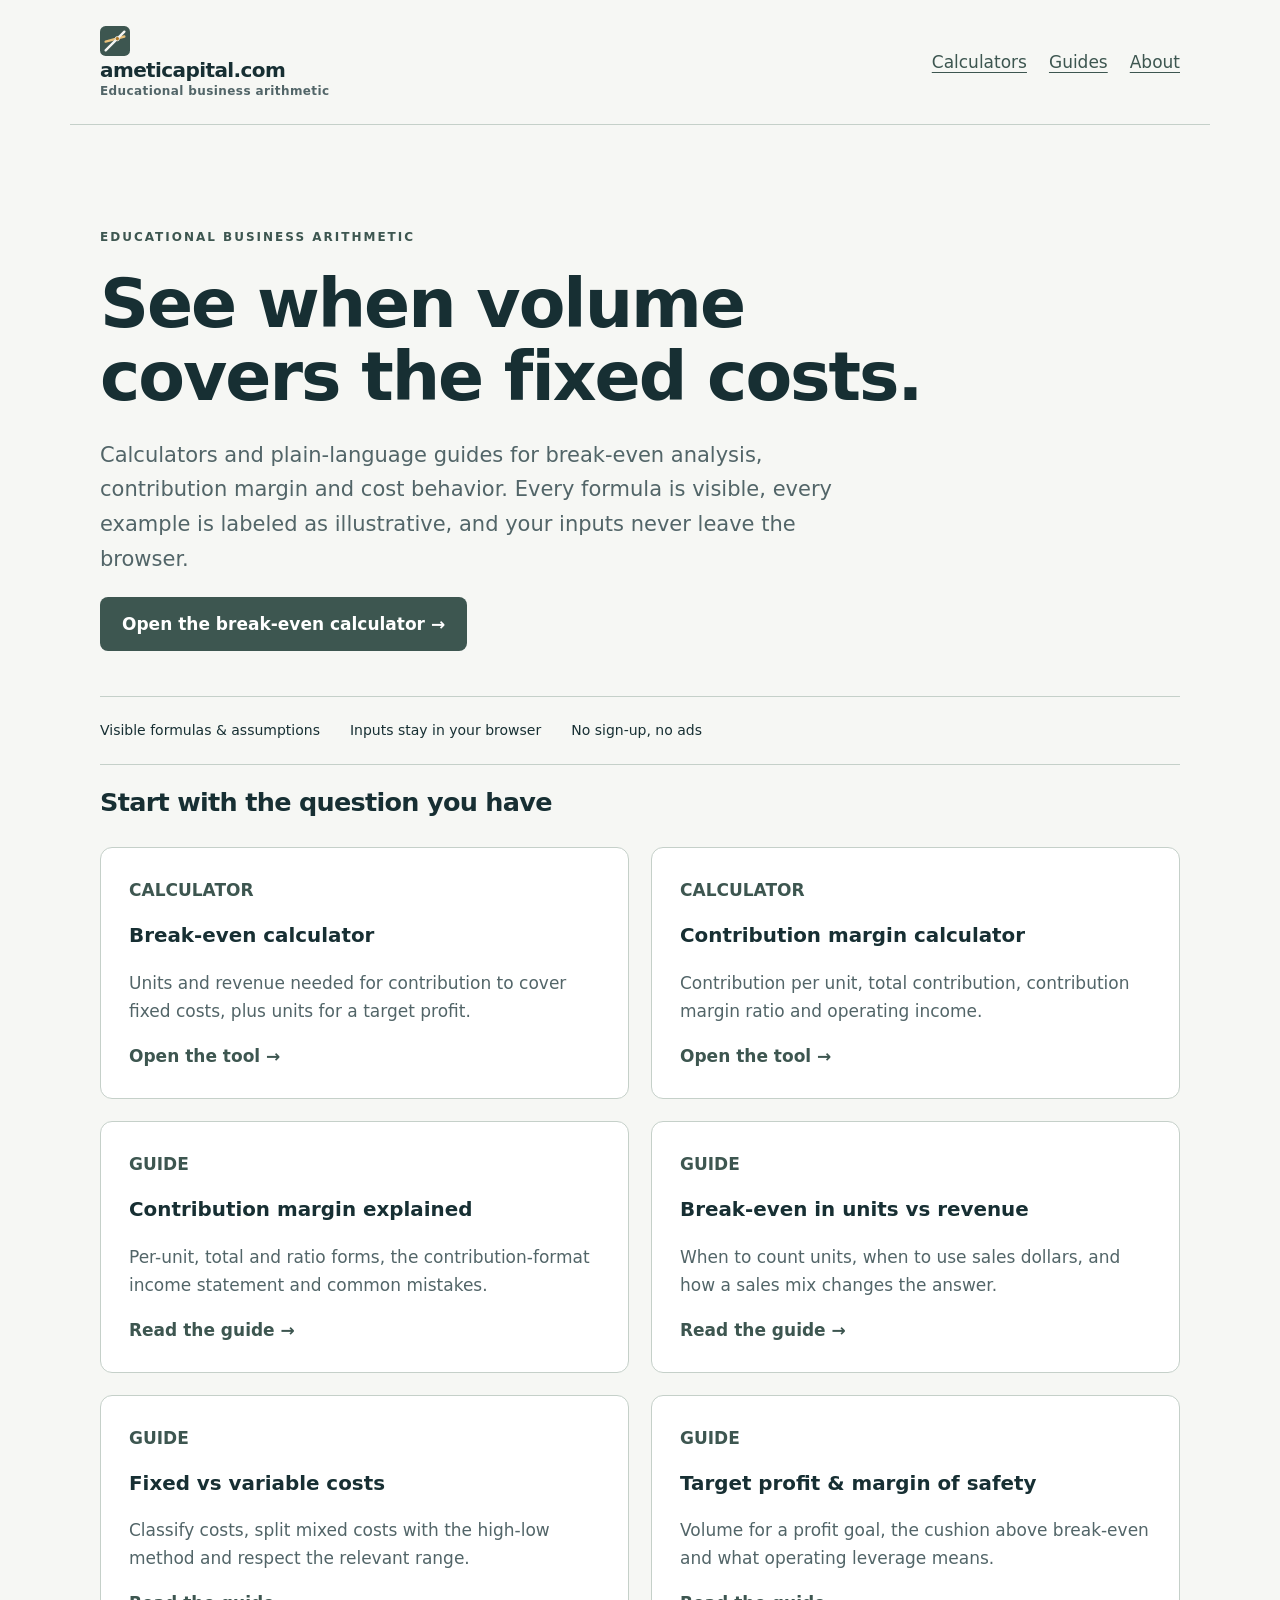
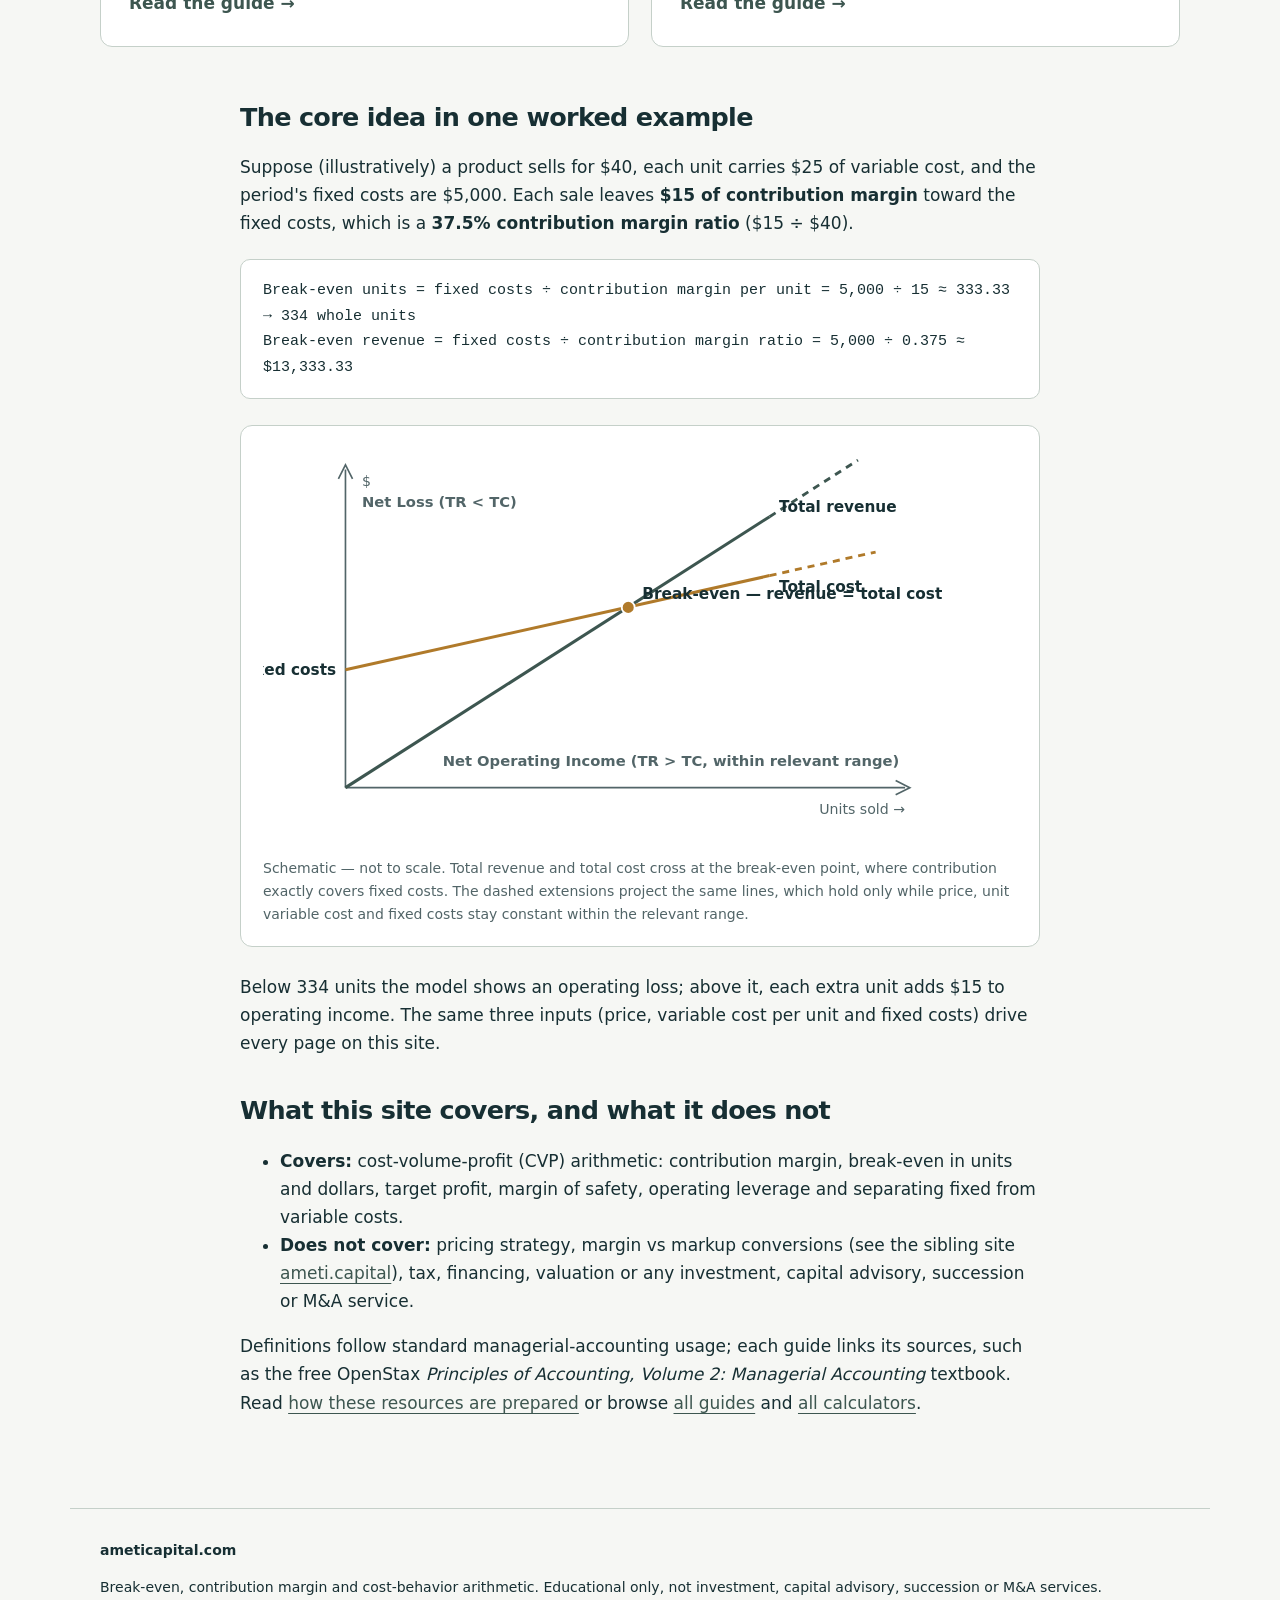
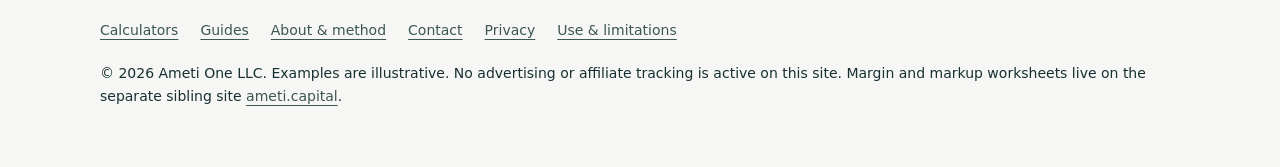
==== commit cedc804e: "E-005 back-port: land the deployed production static set (prod dfb46a56) — Site 16 Crossing design +" ====
--- a/index.html
+++ b/index.html
@@ -2,8 +2,30 @@
 <html lang="en">
 <head>
 <meta charset="utf-8">
+<!-- Google tag (gtag.js) - Pass 4 (2026-11-19): own property 565159904 (G-5EM8PQN10G) replaces the pooled ID; A5 config hardening; A8 production-hostname + webdriver gate; R-3 internal-traffic marking via the _internal_lane cookie (planted by ?internal=1). -->
+<script>
+(function () {
+  var host = window.location.hostname;
+  if ((host !== "ameticapital.com" && host !== "www.ameticapital.com") || navigator.webdriver) { return; }
+  var internal = /(^|;\s*)_internal_lane=1(;|$)/.test(document.cookie);
+  if (!internal && /[?&]internal=1(&|$)/.test(window.location.search)) {
+    document.cookie = "_internal_lane=1; path=/; max-age=31536000; SameSite=Lax";
+    internal = true;
+  }
+  window.dataLayer = window.dataLayer || [];
+  function gtag(){dataLayer.push(arguments);}
+  window.gtag = gtag;
+  var cfg = {allow_google_signals: false, allow_ad_personalization_signals: false, ads_data_redaction: true, url_passthrough: false};
+  if (internal) { cfg.traffic_type = "internal"; }
+  var s = document.createElement("script");
+  s.async = true;
+  s.src = "https://www.googletagmanager.com/gtag/js?id=G-5EM8PQN10G";
+  document.head.appendChild(s);
+  gtag('js', new Date());
+  gtag('config', 'G-5EM8PQN10G', cfg);
+})();
+</script>
 <meta name="viewport" content="width=device-width,initial-scale=1">
-<meta name="theme-color" content="#3d5650">
 <title>Break-Even &amp; Contribution Margin Worksheets | ameticapital</title>
 <meta name="description" content="Free educational worksheets for break-even units, break-even revenue, contribution margin and fixed vs variable costs, with visible formulas and worked numbers.">
 <meta name="robots" content="index,follow">
@@ -13,15 +35,22 @@
 <meta property="og:site_name" content="ameticapital.com">
 <meta property="og:type" content="website">
 <meta property="og:url" content="https://ameticapital.com/">
-<meta name="twitter:card" content="summary">
+<meta property="og:image" content="https://ameticapital.com/og-image.png">
+<meta property="og:image:width" content="1200">
+<meta property="og:image:height" content="630">
+<meta property="og:image:alt" content="ameticapital.com — break-even and contribution margin worksheets">
+<meta name="twitter:card" content="summary_large_image">
+<meta name="twitter:image" content="https://ameticapital.com/og-image.png">
+
+<link rel="icon" type="image/svg+xml" href="/favicon.svg">
+<link rel="apple-touch-icon" href="/apple-touch-icon.png">
 <link rel="stylesheet" href="/style.css">
-<script src="/premium.js" defer></script>
-<script type="application/ld+json">{"@context":"https://schema.org","@graph":[{"@type":"WebSite","@id":"https://ameticapital.com/#website","name":"ameticapital.com","url":"https://ameticapital.com/","inLanguage":"en","publisher":{"@id":"https://ameticapital.com/#org"}},{"@type":"Organization","@id":"https://ameticapital.com/#org","name":"Ameti One LLC","url":"https://ameticapital.com/"},{"@type":"WebPage","@id":"https://ameticapital.com/#webpage","url":"https://ameticapital.com/","name":"Break-Even & Contribution Margin Worksheets | ameticapital","description":"Free educational worksheets for break-even units, break-even revenue, contribution margin and fixed vs variable costs, with visible formulas and worked numbers.","isPartOf":{"@id":"https://ameticapital.com/#website"},"dateModified":"2026-10-07"}]}</script>
+<script type="application/ld+json">{"@context":"https://schema.org","@graph":[{"@type":"WebSite","@id":"https://ameticapital.com/#website","name":"ameticapital.com","url":"https://ameticapital.com/","inLanguage":"en","publisher":{"@id":"https://ameticapital.com/#org"}},{"@type":"Organization","@id":"https://ameticapital.com/#org","name":"Ameti One LLC","url":"https://ameticapital.com/"},{"@type":"WebPage","@id":"https://ameticapital.com/#webpage","url":"https://ameticapital.com/","name":"Break-Even & Contribution Margin Worksheets | ameticapital","description":"Free educational worksheets for break-even units, break-even revenue, contribution margin and fixed vs variable costs, with visible formulas and worked numbers.","isPartOf":{"@id":"https://ameticapital.com/#website"},"dateModified":"2026-10-04"}]}</script>
 </head>
 <body>
 <a class="skip" href="#main">Skip to content</a>
 <header>
-  <a class="brand" href="/">ameticapital.com<span class="brand-sub">Educational business arithmetic</span></a>
+  <a class="brand" href="/"><svg width="30" height="30" viewBox="0 0 64 64" aria-hidden="true" focusable="false"><rect width="64" height="64" rx="12" fill="#3d5650"/><line x1="12" y1="33.3" x2="52" y2="22.4" stroke="#e8c07a" stroke-width="5" stroke-linecap="round"/><line x1="12" y1="52" x2="52" y2="12" stroke="#f6f7f4" stroke-width="5" stroke-linecap="round"/><circle cx="37" cy="27" r="4.6" fill="#b07a2a" stroke="#f6f7f4" stroke-width="1.6"/></svg>ameticapital.com<span class="brand-sub">Educational business arithmetic</span></a>
   <nav aria-label="Main">
     <a href="/tools/">Calculators</a>
     <a href="/guides/">Guides</a>
@@ -58,6 +87,29 @@
     Break-even units = fixed costs ÷ contribution margin per unit = 5,000 ÷ 15 ≈ 333.33 → 334 whole units<br>
     Break-even revenue = fixed costs ÷ contribution margin ratio = 5,000 ÷ 0.375 ≈ $13,333.33
   </div>
+  <figure class="schematic">
+  <svg viewBox="0 0 640 340" role="img" aria-labelledby="be-schem-t">
+  <title id="be-schem-t">Schematic break-even chart: total revenue and total cost lines crossing</title>
+  <line x1="70" y1="20" x2="70" y2="290" stroke="#526568" stroke-width="1.4"/>
+  <line x1="70" y1="290" x2="545" y2="290" stroke="#526568" stroke-width="1.4"/>
+  <path d="M 64 28 L 70 16 L 76 28" fill="none" stroke="#526568" stroke-width="1.4"/>
+  <path d="M 537 284 L 549 290 L 537 296" fill="none" stroke="#526568" stroke-width="1.4"/>
+  <line x1="430" y1="60" x2="505" y2="12" stroke="#3d5650" stroke-width="2.4" stroke-dasharray="6 5"/>
+  <line x1="430" y1="110" x2="520" y2="90" stroke="#b07a2a" stroke-width="2.4" stroke-dasharray="6 5"/>
+  <line x1="70" y1="290" x2="430" y2="60" stroke="#3d5650" stroke-width="2.6"/>
+  <line x1="70" y1="190" x2="430" y2="110" stroke="#b07a2a" stroke-width="2.6"/>
+  <circle cx="310" cy="137" r="5.5" fill="#b07a2a" stroke="#fff" stroke-width="1.6"/>
+  <text x="322" y="130" class="s-label">Break-even — revenue = total cost</text>
+  <text x="62" y="194" text-anchor="end" class="s-label">Fixed costs</text>
+  <text x="438" y="56" class="s-label">Total revenue</text>
+  <text x="438" y="124" class="s-label">Total cost</text>
+  <text x="84" y="52" class="s-region">Net Loss (TR &lt; TC)</text>
+  <text x="540" y="272" text-anchor="end" class="s-region">Net Operating Income (TR &gt; TC, within relevant range)</text>
+  <text x="84" y="34" class="s-note">$</text>
+  <text x="545" y="312" text-anchor="end" class="s-note">Units sold →</text>
+  </svg>
+  <figcaption>Schematic — not to scale. Total revenue and total cost cross at the break-even point, where contribution exactly covers fixed costs. The dashed extensions project the same lines, which hold only while price, unit variable cost and fixed costs stay constant within the relevant range.</figcaption>
+  </figure>
   <p>Below 334 units the model shows an operating loss; above it, each extra unit adds $15 to operating income. The same three inputs (price, variable cost per unit and fixed costs) drive every page on this site.</p>
   <h2>What this site covers, and what it does not</h2>
   <ul>
@@ -79,7 +131,6 @@
     <a href="/terms/">Use &amp; limitations</a>
   </nav>
   <p>© 2026 Ameti One LLC. Examples are illustrative. No advertising or affiliate tracking is active on this site. Margin and markup worksheets live on the separate sibling site <a href="https://ameti.capital/">ameti.capital</a>.</p>
-<p class="powered">Powered by MasterEngine AI</p>
 </footer>
 </body>
 </html>
--- a/style.css
+++ b/style.css
@@ -5,32 +5,13 @@
   --paper: #f6f7f4;
   --muted: #526568;
   --brand: #3d5650;
-  --brand-deep: #2e443f;
-  --brand-tint: #eef3ee;
   --line: #c5d0c9;
   --field: #acbcb5;
   --output: #e8efe9;
   --focus: #b07a2a;
-  --shadow-sm: 0 1px 2px rgba(23, 47, 51, 0.08);
-  --shadow-md: 0 6px 18px -6px rgba(23, 47, 51, 0.18);
-  --shadow-lg: 0 14px 34px -12px rgba(23, 47, 51, 0.25);
-  --radius-sm: 8px;
-  --radius-md: 12px;
-  --radius-lg: 14px;
-  --ease: cubic-bezier(0.2, 0.7, 0.3, 1);
-  --dur-fast: 150ms;
-  --dur-med: 280ms;
 }
 * { box-sizing: border-box; }
-html { overflow-wrap: anywhere; scroll-behavior: smooth; }
-@media (prefers-reduced-motion: reduce) {
-  html { scroll-behavior: auto; }
-  *, *::before, *::after {
-    animation-duration: 0.01ms !important;
-    animation-iteration-count: 1 !important;
-    transition-duration: 0.01ms !important;
-  }
-}
+html { overflow-wrap: anywhere; }
 body {
   margin: 0;
   background: var(--paper);
@@ -65,25 +46,8 @@
   justify-content: space-between;
   border-bottom: 1px solid var(--line);
   gap: 20px;
-  position: sticky;
-  top: 0;
-  z-index: 10;
-  background: color-mix(in srgb, var(--paper) 88%, white);
-  backdrop-filter: blur(10px);
-  -webkit-backdrop-filter: blur(10px);
-}
-nav { display: flex; gap: 8px; flex-wrap: wrap; }
-nav a {
-  display: inline-flex;
-  align-items: center;
-  min-height: 44px;
-  padding: 6px 12px;
-  border-radius: var(--radius-sm);
-  text-decoration: none;
-  font-weight: 600;
-  transition: background-color var(--dur-fast) var(--ease), color var(--dur-fast) var(--ease);
-}
-nav a:hover { background: var(--brand-tint); text-decoration: underline; }
+}
+nav { display: flex; gap: 22px; flex-wrap: wrap; }
 .brand {
   font-weight: 800;
   font-size: 20px;
@@ -101,16 +65,7 @@
   letter-spacing: 0.4px;
   color: var(--muted);
 }
-.hero { padding: 65px 0 45px; max-width: 890px; position: relative; }
-.hero::before {
-  content: "";
-  position: absolute;
-  inset: -18px -34px auto -34px;
-  height: 190px;
-  background: radial-gradient(620px 190px at 18% 0%, rgba(61, 86, 80, 0.10), transparent 70%);
-  pointer-events: none;
-  z-index: -1;
-}
+.hero { padding: 65px 0 45px; max-width: 890px; }
 .eyebrow {
   font-size: 12px;
   font-weight: 750;
@@ -132,30 +87,17 @@
   color: var(--muted);
 }
 .button, button {
-  display: inline-flex;
-  align-items: center;
-  justify-content: center;
-  min-height: 44px;
+  display: inline-block;
   background: var(--brand);
   color: white;
   padding: 13px 22px;
   border: 0;
-  border-radius: var(--radius-sm);
+  border-radius: 8px;
   font: inherit;
   font-weight: 650;
   text-decoration: none;
   cursor: pointer;
-  box-shadow: var(--shadow-sm);
-  transition: background-color var(--dur-fast) var(--ease),
-    transform var(--dur-fast) var(--ease),
-    box-shadow var(--dur-med) var(--ease);
-}
-.button:hover, button:hover {
-  background: var(--brand-deep);
-  box-shadow: var(--shadow-md);
-  transform: translateY(-1px);
-}
-.button:active, button:active { transform: translateY(1px) scale(0.99); box-shadow: var(--shadow-sm); }
+}
 .secondary {
   background: transparent;
   color: var(--brand);
@@ -171,24 +113,11 @@
 .card {
   padding: 28px;
   border: 1px solid var(--line);
-  border-radius: var(--radius-md);
+  border-radius: 12px;
   background: white;
   text-decoration: none;
   color: var(--ink);
-  box-shadow: var(--shadow-sm);
-  transition: transform var(--dur-med) var(--ease),
-    box-shadow var(--dur-med) var(--ease),
-    border-color var(--dur-fast) var(--ease);
-}
-.card:hover {
-  transform: translateY(-4px);
-  box-shadow: var(--shadow-lg);
-  border-color: var(--brand);
-}
-.card:active { transform: translateY(-1px); }
-.card span { color: var(--brand); font-weight: 700; }
-.card h3 { transition: color var(--dur-fast) var(--ease); }
-.card:hover h3 { color: var(--brand-deep); }
+}
 .card span { color: var(--brand); font-weight: 700; }
 .card p { color: var(--muted); }
 .prose { max-width: 800px; margin: 40px auto 65px; }
@@ -198,10 +127,9 @@
 .tool {
   background: white;
   border: 1px solid var(--line);
-  border-radius: var(--radius-lg);
+  border-radius: 14px;
   padding: 28px;
   margin: 30px 0;
-  box-shadow: var(--shadow-md);
 }
 .fields {
   display: grid;
@@ -222,31 +150,16 @@
   margin-top: 6px;
   color: var(--ink);
   background: #fdfefb;
-  transition: border-color var(--dur-fast) var(--ease),
-    box-shadow var(--dur-fast) var(--ease);
-}
-input:hover, textarea:hover { border-color: var(--brand); }
-input:focus, textarea:focus {
-  border-color: var(--brand);
-  box-shadow: 0 0 0 3px rgba(61, 86, 80, 0.15);
 }
 textarea { min-height: 200px; }
 output {
   display: block;
   padding: 20px;
   background: var(--output);
-  border-radius: var(--radius-sm);
+  border-radius: 8px;
   white-space: pre-wrap;
   margin-top: 22px;
   font-weight: 650;
-  border: 1px solid transparent;
-}
-output.result-flash {
-  animation: result-flash var(--dur-med) var(--ease);
-}
-@keyframes result-flash {
-  0% { background: #fbfdf8; border-color: var(--brand); box-shadow: var(--shadow-md); }
-  100% { background: var(--output); border-color: transparent; box-shadow: none; }
 }
 .note { font-size: 14px; color: var(--muted); }
 .breadcrumbs { font-size: 14px; }
@@ -263,14 +176,6 @@
   font-size: 14px;
 }
 footer nav { margin: 20px 0; }
-footer nav a { min-height: 44px; }
-.powered {
-  margin-top: 18px;
-  padding-top: 16px;
-  border-top: 1px solid var(--line);
-  color: var(--muted);
-  font-size: 13px;
-}
 .facts {
   display: flex;
   gap: 30px;
@@ -315,15 +220,8 @@
   padding: 16px 0;
   border-bottom: 1px solid var(--line);
 }
-summary { font-weight: 700; cursor: pointer; min-height: 44px; display: flex; align-items: center; transition: color var(--dur-fast) var(--ease); }
-summary:hover { color: var(--brand-deep); }
+summary { font-weight: 700; cursor: pointer; }
 details p { margin-bottom: 0; }
-tbody tr { transition: background-color var(--dur-fast) var(--ease); }
-tbody tr:hover { background: rgba(61, 86, 80, 0.05); }
-
-/* Premium reveal-on-scroll: progressive enhancement, no-JS safe (class added by JS) */
-.reveal { opacity: 0; transform: translateY(14px); }
-.reveal.is-visible { opacity: 1; transform: none; transition: opacity var(--dur-med) var(--ease), transform var(--dur-med) var(--ease); }
 @media print {
   header, footer, .skip, .actions, form > button, details { display: none !important; }
   main, .prose { max-width: none; margin: 0; padding: 0; }
@@ -339,7 +237,7 @@
   .hero { padding: 38px 0; }
   .cards, .fields, .fields-3 { grid-template-columns: 1fr; }
   .tool { padding: 20px; }
-  nav { gap: 10px; }
+  nav { gap: 16px; }
   h1 { letter-spacing: -1px; }
 }
 
@@ -353,3 +251,41 @@
 code { font-family: ui-monospace, SFMono-Regular, Menlo, monospace; font-size: 0.9em; background: rgba(0,0,0,0.05); padding: 1px 4px; border-radius: 3px; }
 .sources ul { padding-left: 1.2em; }
 .prose h3 { margin-top: 1.4em; }
+
+/* 2026-11-08 Site 16 "The Crossing": designed records, to-scale chart, schematics, capture.
+   Appended only — no existing rule above is modified. */
+.viz { margin-top: 22px; }
+.record-status { margin: 0 0 10px; }
+.record-table, .statement { font-variant-numeric: tabular-nums; }
+.record-table th { width: 36%; }
+.statement .num-col { text-align: right; }
+.statement thead th { background: var(--output); }
+.statement .rule-top th, .statement .rule-top td { border-top: 2px solid var(--ink); }
+.statement .rule-double th, .statement .rule-double td { border-bottom: 3px double var(--ink); }
+.statement caption.stmt-note { font-weight: 400; color: var(--muted); font-size: 13px; }
+.record-statement { border: 1px solid var(--line); border-radius: 10px; padding: 16px 20px; background: white; }
+.record-statement p { margin: 6px 0; }
+.be-chart { margin: 18px 0 4px; }
+.be-chart svg { width: 100%; height: auto; display: block; }
+.chart-svg .tick { font: 12px system-ui, sans-serif; fill: var(--muted); }
+.chart-svg .tick-exact { fill: var(--ink); font-weight: 700; }
+.chart-svg .tick-sub { font: 10.5px system-ui, sans-serif; fill: var(--muted); }
+.chart-svg .region { font: 600 12.5px system-ui, sans-serif; fill: var(--muted); }
+.chart-svg .line-label { font: 600 13px system-ui, sans-serif; fill: var(--ink); }
+.chart-svg .callout { font: 700 13.5px system-ui, sans-serif; fill: var(--ink); }
+.chart-svg .callout-sub { font: 12px system-ui, sans-serif; fill: var(--muted); }
+.chart-svg .annot { font: 11.5px system-ui, sans-serif; fill: var(--muted); }
+figure.schematic { margin: 26px 0; padding: 20px 22px; background: white; border: 1px solid var(--line); border-radius: 12px; }
+figure.schematic svg { width: 100%; height: auto; display: block; }
+figure.schematic figcaption { font-size: 14px; color: var(--muted); margin-top: 10px; }
+.schematic .s-label { font: 600 13px system-ui, sans-serif; fill: var(--ink); }
+.schematic .s-region { font: 600 12.5px system-ui, sans-serif; fill: var(--muted); }
+.schematic .s-note { font: 12px system-ui, sans-serif; fill: var(--muted); }
+.capture { margin: 34px 0 8px; padding: 24px 26px; border: 1px solid var(--line); border-radius: 12px; background: white; }
+.capture h2 { margin-top: 0; }
+.capture-form { display: flex; gap: 14px; flex-wrap: wrap; align-items: end; }
+.capture-form label { flex: 1 1 260px; }
+@media print {
+  .capture { display: none !important; }
+  .viz, .be-chart, figure.schematic { break-inside: avoid; }
+}
